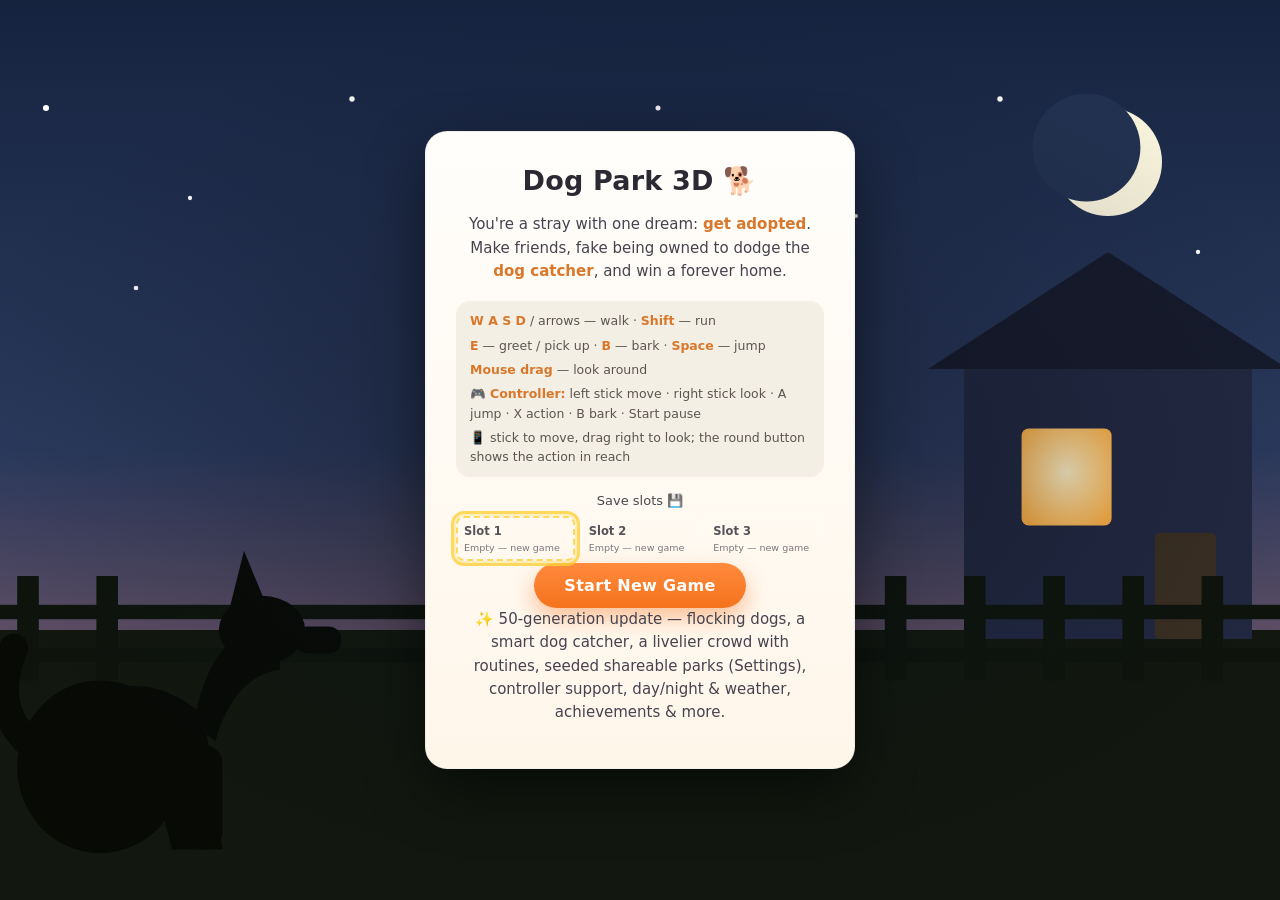
==== index.html @ 3041920c "Add "Delete all save data" to the pause menu There was no way to clear a save from inside the game —" ====
<!DOCTYPE html>
<html lang="en">
<head>
  <meta charset="UTF-8" />
  <meta name="viewport" content="width=device-width, initial-scale=1.0, maximum-scale=1.0, user-scalable=no" />
  <title>Dog Park 3D 🐕</title>
  <link rel="stylesheet" href="world.css" />
</head>
<body>
  <div id="app">
    <canvas id="scene"></canvas>
    <div id="scent-veil" class="hidden" aria-hidden="true"></div>

    <button id="sound-toggle" title="Toggle sound (M)">🔊</button>
    <button id="pause-toggle" title="Pause (P)">⏸</button>
    <button id="ach-toggle" title="Achievements">🏆</button>
    <button id="settings-toggle" title="Settings">⚙</button>

    <!-- Achievements overlay: the full checklist behind the HUD's bare
         "X/N" trophy chip — every achievement, locked or not, with a short
         hint for how to earn it, so it's a real chase-able list. -->
    <div id="ach-overlay" class="overlay hidden">
      <div class="card">
        <h2>Achievements <span id="ach-count"></span></h2>
        <div id="ach-list"></div>
        <button id="ach-done">Done</button>
      </div>
    </div>

    <!-- Settings overlay -->
    <div id="settings-overlay" class="overlay hidden">
      <div class="card">
        <h2>Settings</h2>
        <label class="setrow"><input type="checkbox" id="set-minimap" checked> Minimap radar</label>
        <label class="setrow"><input type="checkbox" id="set-reduce"> Reduce motion (less rain, fireflies, hearts)</label>
        <div class="setrow" style="display:block">🌳 Park seed: <b id="seed-val">—</b> · same seed = same park</div>
        <div class="setrow" style="gap:8px"><button id="copy-seed" class="mini">Copy park link</button><button id="new-park" class="mini">New random park</button></div>
        <div class="setrow" style="display:block">🐕 Save code: carry your level, bond, bark, disguise &amp; achievements to another device</div>
        <div class="setrow" style="gap:8px"><button id="copy-save" class="mini">Copy save code</button></div>
        <div class="setrow" style="gap:8px">
          <input type="text" id="load-save-input" placeholder="Paste a save code…" style="flex:1;min-width:0">
          <button id="load-save" class="mini">Load</button>
        </div>
        <button id="settings-done">Done</button>
      </div>
    </div>

    <!-- Pause overlay -->
    <div id="pause-overlay" class="overlay hidden">
      <div class="card">
        <h2>Paused</h2>
        <p>Take a breather. Your progress is saved automatically.</p>
        <div class="keys">
          <span><b>W A S D</b> / stick — move · <b>Shift</b> — sprint (uses Energy)</span>
          <span><b>E</b> — action · <b>B</b> — bark (levels up!) · <b>Space</b> — jump</span>
          <span>🍖 treats = zoomies · 🥏 fetch to bond · feed 🦆 to calm them</span>
        </div>
        <button id="resume-btn">Resume</button>
        <button id="restart-btn" class="secondary">Restart game</button>
        <button id="wipe-btn" class="secondary">Delete all save data…</button>
        <p id="pause-build">build __BUILD__</p>
      </div>
    </div>

    <!-- Game HUD -->
    <div id="objective" class="hidden"><b id="level-tag"></b><span id="objective-text"></span></div>
    <!-- First-fetch onboarding coach: one line, shown only to a brand-new
         player until they complete their first fetch (see updateCoach). -->
    <div id="coach" class="hidden"></div>
    <div id="meters" class="hidden">
      <div class="meter" id="sus-meter">
        <div class="mhead"><span class="mlabel" id="sus-label">Suspicion</span><span class="mval" id="sus-val"></span></div>
        <div class="bar"><i id="susbar"></i></div>
      </div>
      <div class="meter">
        <div class="mhead"><span class="mlabel">Energy</span><span class="mval" id="stam-val"></span></div>
        <div class="bar"><i id="stambar"></i></div>
      </div>
      <div id="identity"></div>
    </div>
    <canvas id="minimap" width="140" height="140" class="hidden"></canvas>
    <div id="friends" class="hidden"></div>
    <div id="prompt" class="hidden"></div>
    <div id="toast" class="hidden"></div>
    <div id="alert" class="hidden">🚨 Dog catcher! Run — lose him or lower your Suspicion!</div>
    <div id="legend" class="hidden"></div>

    <!-- Mobile controls -->
    <div id="touch-controls" class="hidden">
      <div id="joystick"><div id="stick"></div></div>
      <button id="act-btn">ACT</button>
      <button id="bark-btn">BARK</button>
      <button id="jump-btn">JUMP</button>
      <button id="trick-btn">🐾<small>TRICK</small></button>
    </div>

    <!-- Free-roam trick wheel: hold a trigger (LT on a pad, T on a keyboard, or
         the 🐾 touch button) to open a radial menu of the tricks you've learned,
         aim with the stick/mouse to highlight one, and release / tap to perform
         it near a friend. Distinct from the Simon-Says showcase buttons below. -->
    <div id="trick-wheel" class="hidden" aria-hidden="true">
      <div id="trick-wheel-dial">
        <div id="trick-wheel-hint">Tricks</div>
        <div id="trick-wheel-ring"></div>
      </div>
    </div>

    <!-- Story / level / win / arrest overlay -->
    <div id="story-overlay" class="overlay hidden">
      <div class="card">
        <h2 id="story-title"></h2>
        <p id="story-text"></p>
        <button id="story-btn">Continue</button>
      </div>
    </div>

    <!-- Minigame rules cutscene: HOLD (not tap) to advance, so it can't be
         mashed through by habit — see the hold-bar fill for feedback. -->
    <div id="cutscene-overlay" class="overlay hidden">
      <div class="card">
        <h2 id="cutscene-title"></h2>
        <p id="cutscene-text"></p>
        <div class="hold-bar"><i id="cutscene-hold-fill"></i></div>
        <div id="cutscene-hint">Hold E to continue</div>
      </div>
    </div>

    <!-- Trick showcase Simon-Says input — shown only during the input phase -->
    <div id="trick-controls" class="hidden">
      <button id="trick-sit-btn">SIT</button>
      <button id="trick-spin-btn">SPIN</button>
      <button id="trick-speak-btn">SPEAK</button>
    </div>

    <!-- The called sequence, shown as the CURRENT device's actual button
         glyphs (X/A/B on a pad, 1/2/3 on a keyboard) — not trick names — so
         the player can read off exactly what to press instead of having to
         remember which trick maps to which button. -->
    <div id="trick-sequence" class="hidden"></div>

    <!-- Start / help overlay -->
    <div id="overlay">
      <!-- Animated title backdrop: a self-contained SVG vignette (no assets) —
           a stray outside a picket fence at dusk, gazing at a warm-lit home. Sets
           the game's whole want in one glance, silent (pre-audio-unlock) and
           non-blocking, so it never taxes time-to-fun. Reduce-motion aware. -->
      <div id="title-scene" aria-hidden="true">
        <svg viewBox="0 0 800 500" preserveAspectRatio="xMidYMid slice">
          <defs>
            <linearGradient id="ts-sky" x1="0" y1="0" x2="0" y2="1">
              <stop offset="0" stop-color="#16233f"/>
              <stop offset="0.5" stop-color="#2b3a5e"/>
              <stop offset="0.82" stop-color="#7a5a6a"/>
              <stop offset="1" stop-color="#e6a15c"/>
            </linearGradient>
            <radialGradient id="ts-win" cx="0.5" cy="0.45" r="0.65">
              <stop offset="0" stop-color="#fff0c4"/>
              <stop offset="1" stop-color="#ffb347"/>
            </radialGradient>
            <radialGradient id="ts-scrim" cx="0.5" cy="0.5" r="0.5">
              <stop offset="0" stop-color="#0a0e18" stop-opacity="0.5"/>
              <stop offset="0.65" stop-color="#0a0e18" stop-opacity="0.14"/>
              <stop offset="1" stop-color="#0a0e18" stop-opacity="0"/>
            </radialGradient>
          </defs>
          <rect width="800" height="500" fill="url(#ts-sky)"/>
          <g class="ts-stars" fill="#fff">
            <circle cx="70" cy="60" r="1.7"/><circle cx="150" cy="110" r="1.2"/>
            <circle cx="240" cy="55" r="1.5"/><circle cx="330" cy="95" r="1.1"/>
            <circle cx="120" cy="160" r="1.3"/><circle cx="410" cy="60" r="1.4"/>
            <circle cx="520" cy="120" r="1.1"/><circle cx="600" cy="55" r="1.5"/>
            <circle cx="710" cy="140" r="1.2"/><circle cx="760" cy="80" r="1.4"/>
            <circle cx="300" cy="150" r="1.1"/><circle cx="470" cy="150" r="1.2"/>
          </g>
          <!-- crescent moon -->
          <g class="ts-moon"><circle cx="660" cy="90" r="30" fill="#f6f1da"/>
            <circle cx="648" cy="82" r="30" fill="#22314f"/></g>
          <!-- ground -->
          <rect x="0" y="350" width="800" height="150" fill="#12180f"/>
          <!-- the home, warm window aglow (kept right of the centred card) -->
          <g>
            <polygon points="560,205 660,140 760,205" fill="#161b2c"/>
            <rect x="580" y="205" width="160" height="150" fill="#212841"/>
            <rect class="ts-window" x="612" y="238" width="50" height="54" rx="4" fill="url(#ts-win)"/>
            <rect x="686" y="296" width="34" height="59" rx="3" fill="#3a2f22"/>
          </g>
          <!-- a low picket fence across the mid-ground: the stray sits outside it -->
          <g fill="#0e140c">
            <rect x="-10" y="336" width="820" height="8"/>
            <rect x="-10" y="360" width="820" height="8"/>
            <g>
              <rect x="10" y="320" width="12" height="58"/><rect x="54" y="320" width="12" height="58"/>
              <rect x="98" y="320" width="12" height="58"/><rect x="360" y="320" width="12" height="58"/>
              <rect x="404" y="320" width="12" height="58"/><rect x="448" y="320" width="12" height="58"/>
              <rect x="492" y="320" width="12" height="58"/><rect x="536" y="320" width="12" height="58"/>
              <rect x="580" y="320" width="12" height="58"/><rect x="624" y="320" width="12" height="58"/>
              <rect x="668" y="320" width="12" height="58"/><rect x="712" y="320" width="12" height="58"/>
              <rect x="756" y="320" width="12" height="58"/>
            </g>
          </g>
          <!-- the stray: sitting in the foreground-left, gazing toward the home.
               Outer group positions it; the CSS breathe animation lives on the
               inner group, so its transform can't clobber this translate. -->
          <g transform="translate(48,300)">
            <g class="ts-dog" fill="#070a05">
              <path d="M22,120 Q-12,98 4,60" stroke="#070a05" stroke-width="16" fill="none" stroke-linecap="round"/>
              <ellipse cx="52" cy="126" rx="46" ry="48"/>
              <path d="M40,88 Q80,70 110,98 L120,172 L92,172 Q80,118 50,106 Z"/>
              <rect x="96" y="114" width="24" height="58" rx="10"/>
              <path d="M104,102 Q112,58 136,50 L152,54 L152,72 Q126,76 116,112 Z"/>
              <ellipse cx="142" cy="50" rx="24" ry="19"/>
              <rect x="160" y="48" width="26" height="15" rx="7"/>
              <polygon points="124,38 132,6 146,40"/>
            </g>
          </g>
          <rect width="800" height="500" fill="url(#ts-scrim)"/>
        </svg>
      </div>
      <div class="card">
        <h1>Dog Park 3D 🐕</h1>
        <p>You're a stray with one dream: <b>get adopted</b>. Make friends, fake
           being owned to dodge the <b>dog catcher</b>, and win a forever home.</p>
        <div class="keys">
          <span><b>W A S D</b> / arrows — walk · <b>Shift</b> — run</span>
          <span><b>E</b> — greet / pick up · <b>B</b> — bark · <b>Space</b> — jump</span>
          <span><b>Mouse drag</b> — look around</span>
          <span>🎮 <b>Controller:</b> left stick move · right stick look · A jump · X action · B bark · Start pause</span>
          <span>📱 stick to move, drag right to look; the round button shows the action in reach</span>
        </div>
        <!-- Boot flow, one screen at a time (was a single cramped scrolling card
             with no working controller nav for slots): step 0 picks a save slot
             (Continue an existing one, or start a new one); a NEW game only then
             continues to step 1 (coat) and step 2 (name). Continuing an existing
             slot skips straight to the park. #start-btn is ONE stable button
             across every step — its label/action changes with the step, so
             there's always exactly one clear "confirm" control (mouse, Enter
             key, or gamepad A) driving the whole flow. -->
        <div id="step-slots" class="wiz-step">
          <span class="coat-label">Save slots 💾</span>
          <div id="slot-cards"></div>
        </div>
        <div id="step-coat" class="wiz-step hidden">
          <span class="coat-label">Pick your pup 🐾</span>
          <div id="coat-swatches"></div>
        </div>
        <div id="step-name" class="wiz-step hidden">
          <label class="coat-label" for="dog-name">Name your pup</label>
          <input type="text" id="dog-name" maxlength="16" autocomplete="off" spellcheck="false" placeholder="Buddy" />
        </div>
        <p id="pad-hint" class="hidden"></p>
        <button id="start-btn">Continue</button>
        <p class="version">✨ 50-generation update — flocking dogs, a smart dog catcher, a livelier crowd with routines, seeded shareable parks (Settings), controller support, day/night &amp; weather, achievements &amp; more.</p>
        <p class="loading" id="loading">Loading world…</p>
      </div>
    </div>
    <!-- Celebration confetti + a brief screen flash — juice for the payoff
         moments (level clear, adoption) and the "caught" beat. Pointer-through,
         above the world but below the modal cards. -->
    <div id="confetti" aria-hidden="true"></div>
    <div id="flash" aria-hidden="true"></div>

    <!-- Cinematic cutscene: letterbox bars + a caption, shown while a scripted
         camera shot plays at a story beat. Always skippable (E / ACT / tap). -->
    <div id="cinema" class="hidden" aria-hidden="true">
      <div class="cinebar top"></div>
      <div class="cinebar bottom"></div>
      <div id="cinema-cap"></div>
      <div id="cinema-skip">press E / tap to skip ▸</div>
    </div>

    <div id="build">build __BUILD__</div>
  </div>

  <script type="module" src="world.js?v=__BUILD__"></script>
</body>
</html>
---- world.css ----
* { margin: 0; padding: 0; box-sizing: border-box; }

:root {
  --accent: #ff8a3d;
  --accent-2: #f5731c;
  /* Panels sit over a bright, variable sky/grass; a touch more opacity keeps
     small HUD text at ~AA contrast everywhere, not just over dark scenery. */
  --panel: rgba(16, 20, 28, 0.62);
  --panel-strong: rgba(14, 18, 26, 0.82);
  --border: rgba(255, 255, 255, 0.14);
  --text: #f3f6fc;
  --text-dim: rgba(243, 246, 252, 0.74);
  --radius: 16px;
  --radius-panel: 14px; /* one radius for every glass HUD panel */
  --shadow: 0 8px 26px rgba(0, 0, 0, 0.28);
  /* a subtle dark halo so HUD text stays legible over any background it crosses
     (game-accessibility guidance: outline/scrim over variable scenes) */
  --hud-shadow: 0 1px 2px rgba(0, 0, 0, 0.55);
  --blur: blur(12px) saturate(1.1);
  --font: ui-rounded, "SF Pro Rounded", "Segoe UI", system-ui, -apple-system, Roboto, sans-serif;
}

html, body {
  height: 100%;
  overflow: hidden;
  background: #87ceeb;
  font-family: var(--font);
  color: var(--text);
  -webkit-user-select: none;
  user-select: none;
  -webkit-tap-highlight-color: transparent;
}

#app { position: fixed; top: 0; right: 0; bottom: 0; left: 0; } /* longhand — see .overlay comment in style.css */
canvas#scene { display: block; width: 100%; height: 100%; touch-action: none; }

button { appearance: none; border: none; cursor: pointer; font-family: inherit; color: #fff; }

/* Boot-flow steps: only the active one is shown at a time. */
.wiz-step.hidden { display: none; }

/* Coat picker on the title card: a row of colour swatches for choosing your pup. */
#step-coat { margin: 14px 0 4px; text-align: center; }
.coat-label { display: block; font-size: 13px; opacity: 0.85; margin-bottom: 8px; }
#coat-swatches { display: flex; gap: 10px; justify-content: center; flex-wrap: wrap; }
#coat-swatches .coat-sw {
  flex: 0 0 auto; box-sizing: border-box;
  width: 32px; height: 32px; min-width: 0; border-radius: 50%; padding: 0; margin: 0;
  border: 2px solid rgba(255, 255, 255, 0.55); box-shadow: 0 1px 4px rgba(0, 0, 0, 0.35);
  font-size: 0; letter-spacing: 0;
  transition: transform 0.12s ease, border-color 0.12s ease, box-shadow 0.12s ease;
}
#coat-swatches .coat-sw:hover { transform: scale(1.1); filter: none; }
#coat-swatches .coat-sw.on { border-color: #fff; box-shadow: 0 0 0 3px rgba(255, 255, 255, 0.5); transform: scale(1.12); }

/* Save-slot picker on the title card — three cards, click to Continue/New.
   Fixed 3-column grid (never wraps to extra rows — that's what blew the title
   card's height budget on real laptop-height viewports) and deliberately
   compact: this sits above an already-tall card, so every extra row of height
   here pushes "Enter the Park" further toward (or past) the fold. */
#step-slots { margin: 10px 0 2px; text-align: center; }
#step-slots .coat-label { margin-bottom: 5px; }
#slot-cards { display: grid; grid-template-columns: repeat(3, 1fr); gap: 6px; }
#slot-cards .slot-card {
  position: relative; box-sizing: border-box; min-width: 0;
  padding: 5px 6px; border-radius: 8px; cursor: pointer; text-align: left;
  background: rgba(255, 255, 255, 0.06); border: 2px solid rgba(255, 255, 255, 0.16);
  transition: transform 0.12s ease, border-color 0.12s ease, background 0.12s ease;
}
#slot-cards .slot-card:hover { transform: translateY(-2px); background: rgba(255, 255, 255, 0.1); }
#slot-cards .slot-card.on { border-color: #ffd23a; box-shadow: 0 0 0 2px rgba(255, 210, 58, 0.35); }
#slot-cards .slot-card.empty { border-style: dashed; opacity: 0.8; }
#slot-cards .slot-name {
  font-size: 11.5px; font-weight: 700; margin-bottom: 1px;
  white-space: nowrap; overflow: hidden; text-overflow: ellipsis;
}
#slot-cards .slot-meta {
  font-size: 9.5px; opacity: 0.78; line-height: 1.3;
  white-space: nowrap; overflow: hidden; text-overflow: ellipsis;
}
#slot-cards .slot-del {
  position: absolute; top: 2px; right: 3px; width: 15px; height: 15px; line-height: 13px;
  border-radius: 50%; border: none; padding: 0; font-size: 10px; cursor: pointer;
  background: rgba(0, 0, 0, 0.35); color: #ffb4b4; opacity: 0; transition: opacity 0.12s ease;
}
#slot-cards .slot-card:hover .slot-del { opacity: 1; }
#slot-cards .slot-del:hover { background: rgba(220, 60, 60, 0.55); color: #fff; }

/* Gamepad hint on the title card — revealed only once a controller is polled. */
#pad-hint { font-size: 12.5px; color: rgba(70, 67, 79, 0.75); margin: 10px 0 0; }
#pad-hint.hidden { display: none; }
#pad-hint b { color: #d9772b; }

/* Name field on the title card. */
#step-name { margin: 12px 0 2px; text-align: center; }
#step-name label { margin-bottom: 6px; }
#dog-name {
  width: min(240px, 80%); box-sizing: border-box; text-align: center;
  padding: 9px 12px; border-radius: 999px; font-size: 15px; font-weight: 600;
  color: #2b2a33; background: rgba(255, 255, 255, 0.92);
  border: 2px solid rgba(0, 0, 0, 0.12); -webkit-user-select: text; user-select: text;
}
#dog-name:focus { outline: none; border-color: var(--accent); box-shadow: 0 0 0 3px rgba(245, 115, 28, 0.25); }

/* Cinematic cutscene: letterbox bars slide in, a caption fades up, tap-to-skip.
   Captures pointer input while visible so a tap anywhere skips (movement is
   frozen during a cutscene, so nothing useful is behind it). */
#cinema { position: fixed; inset: 0; z-index: 60; pointer-events: auto; }
#cinema.hidden { display: none; }

/* Scent View desaturation veil — sits above the 3D canvas (z2) but below the
   HUD (z6+), so the world drains gray/warm while readouts stay crisp. The
   radial vignette is a fallback that shows even where backdrop-filter is weak
   (e.g. headless). Toggled like #cinema via .hidden. */
#scent-veil {
  position: fixed; inset: 0; z-index: 2; pointer-events: none;
  backdrop-filter: grayscale(0.85) contrast(0.9) brightness(0.92) sepia(0.14);
  -webkit-backdrop-filter: grayscale(0.85) contrast(0.9) brightness(0.92) sepia(0.14);
  background: radial-gradient(ellipse at 50% 45%,
              rgba(42,34,18,0) 40%, rgba(14,11,7,0.44) 100%);
  transition: opacity 0.28s ease;
}
#scent-veil.hidden { display: none; }
#cinema .cinebar { position: absolute; left: 0; right: 0; height: 12vh; background: #000; }
#cinema .cinebar.top { top: 0; animation: cine-top 0.5s ease both; }
#cinema .cinebar.bottom { bottom: 0; animation: cine-bot 0.5s ease both; }
#cinema-cap {
  position: absolute; left: 0; right: 0; bottom: 13.5vh; text-align: center;
  color: #fff; font-weight: 600; font-size: clamp(13px, 2.6vw, 26px); line-height: 1.3;
  padding: 0 6vw; text-shadow: 0 2px 12px rgba(0, 0, 0, 0.85);
  animation: cine-cap 0.6s ease both;
  /* A long authored caption wraps to several lines. Unbounded, those lines grow
     UPWARD off the top of the screen — which is what a viewport shortened by OS
     display scaling (Windows at 150% leaves ~1/1.5 the CSS pixels) actually
     hits first. Cap the block to the letterboxed window and scroll inside it
     rather than letting it run off-screen. */
  max-height: calc(74vh - 4px);
  overflow-y: auto;
  overscroll-behavior: contain;
}
#cinema-skip {
  position: absolute; right: 14px; bottom: calc(12vh + 10px);
  color: rgba(255, 255, 255, 0.65); font-size: 12px; letter-spacing: 0.04em;
}
@keyframes cine-top { from { transform: translateY(-100%); } to { transform: translateY(0); } }
@keyframes cine-bot { from { transform: translateY(100%); } to { transform: translateY(0); } }
@keyframes cine-cap { from { opacity: 0; transform: translateY(6px); } to { opacity: 1; transform: none; } }
@media (prefers-reduced-motion: reduce) {
  #cinema .cinebar, #cinema-cap { animation-duration: 0.001s; }
}

/* ---- Objective banner (top centre) ---- */
#objective {
  position: absolute;
  top: 12px;
  left: 50%;
  transform: translateX(-50%);
  max-width: min(560px, 78%);
  text-align: center;
  background: var(--panel);
  backdrop-filter: var(--blur);
  -webkit-backdrop-filter: var(--blur);
  border: 1px solid var(--border);
  border-radius: var(--radius-panel);
  box-shadow: var(--shadow);
  padding: 9px 20px 11px;
  z-index: 6;
}
#objective.hidden, #meters.hidden, #prompt.hidden, #toast.hidden, #touch-controls.hidden { display: none; }
#objective b {
  display: block;
  color: var(--accent);
  font-size: 11px;
  font-weight: 800;
  letter-spacing: 1.4px;
  text-transform: uppercase;
  margin-bottom: 3px;
  text-shadow: var(--hud-shadow);
}
#objective span { font-size: 13.5px; line-height: 1.42; color: var(--text); text-shadow: var(--hud-shadow); }

/* First-fetch onboarding coach — one subtle line under the objective, shown only
   for a brand-new player until they complete their first fetch. Retires forever
   after that, so it never nags an experienced player. */
#coach {
  position: absolute;
  top: 60px;
  left: 50%;
  transform: translateX(-50%);
  max-width: min(520px, 82%);
  text-align: center;
  background: rgba(20, 26, 36, 0.66);
  backdrop-filter: var(--blur);
  -webkit-backdrop-filter: var(--blur);
  border: 1px solid var(--border);
  border-radius: var(--radius-panel);
  color: var(--text);
  font-size: 12.5px;
  font-weight: 600;
  padding: 6px 14px;
  text-shadow: var(--hud-shadow);
  z-index: 6;
  pointer-events: none;
}
#coach.hidden { display: none; }

/* ---- Status panel (suspicion + identity, top-left) ---- */
#meters {
  position: absolute;
  top: 86px;
  left: 12px;
  z-index: 6;
  min-width: 186px;
  display: flex;
  flex-direction: column;
  gap: 10px;
  background: var(--panel);
  backdrop-filter: var(--blur);
  -webkit-backdrop-filter: var(--blur);
  border: 1px solid var(--border);
  border-radius: var(--radius-panel);
  box-shadow: var(--shadow);
  padding: 11px 13px;
}
.meter { display: flex; flex-direction: column; gap: 5px; }
.mhead { display: flex; align-items: baseline; justify-content: space-between; gap: 8px; }
.meter .mlabel {
  font-size: 10px;
  font-weight: 800;
  letter-spacing: 1.2px;
  text-transform: uppercase;
  color: var(--text-dim);
  text-shadow: var(--hud-shadow);
}
/* the glanceable state word (SAFE / LOW / RISING / HIGH), colour-matched to the
   bar so the meter reads instantly without decoding the fill length */
.meter .mval {
  font-size: 10.5px;
  font-weight: 800;
  letter-spacing: 0.4px;
  color: var(--text);
  text-shadow: var(--hud-shadow);
}
.meter .mval.low  { color: #6fe6a0; }
.meter .mval.med  { color: #ffd76a; }
.meter .mval.high { color: #ff8f82; }
.meter .bar {
  height: 9px;
  border-radius: 6px;
  overflow: hidden;
  background: rgba(0, 0, 0, 0.34);
  box-shadow: inset 0 1px 2px rgba(0, 0, 0, 0.45);
}
.meter .bar i {
  display: block;
  height: 100%;
  width: 35%;
  border-radius: 6px;
  box-shadow: inset 0 1px 0 rgba(255, 255, 255, 0.4);
  transition: width 0.18s ease;
  background: linear-gradient(90deg, #e0a82e, #ffd24a);
}
#susbar.low  { background: linear-gradient(90deg, #2fae5a, #4cdc79); }
#susbar.med  { background: linear-gradient(90deg, #e0a82e, #ffd24a); }
#susbar.high { background: linear-gradient(90deg, #d8463a, #ff6f5e); }
/* Suspicion high → the whole meter earns a soft red halo. The one stat that can
   end a run gets contextual visual priority, but only when it actually matters. */
#sus-meter.danger .bar {
  box-shadow: inset 0 1px 2px rgba(0,0,0,0.45), 0 0 0 1px rgba(255,111,94,0.55), 0 0 13px rgba(255,90,74,0.5);
}
#stambar { background: linear-gradient(90deg, #2f8fae, #4cc9dc); }
/* identity: each stat as a subtle chip so the row reads as discrete facts, not a
   run-on — grouped and glanceable without adding weight */
#identity { display: flex; flex-wrap: wrap; gap: 4px 5px; margin-top: 1px; }
#identity .chip {
  font-size: 11px;
  color: var(--text);
  background: rgba(255, 255, 255, 0.08);
  border: 1px solid rgba(255, 255, 255, 0.07);
  border-radius: 7px;
  padding: 2px 7px;
  white-space: nowrap;
  text-shadow: var(--hud-shadow);
}

/* Minimap radar — top-right corner, glassy frame */
#minimap {
  position: fixed;
  top: 16px;
  right: 16px;
  width: 140px;
  height: 140px;
  border-radius: var(--radius-panel);
  border: 1px solid rgba(255, 255, 255, 0.18);
  box-shadow: 0 8px 22px rgba(0, 0, 0, 0.4);
  background: rgba(18, 26, 22, 0.4);
  z-index: 6;
  pointer-events: none;
}
#minimap.hidden { display: none; }
@media (pointer: coarse) { #minimap { width: 104px; height: 104px; top: 12px; right: 12px; } }

/* Friends panel — bottom-left bond list */
#friends {
  position: fixed;
  left: 16px;
  bottom: 16px;
  width: 176px;
  padding: 9px 11px;
  border-radius: var(--radius-panel);
  background: var(--panel);
  backdrop-filter: var(--blur);
  -webkit-backdrop-filter: var(--blur);
  border: 1px solid var(--border);
  box-shadow: var(--shadow);
  color: var(--text);
  font-size: 11.5px;
  text-shadow: var(--hud-shadow);
  z-index: 6;
}
#friends.hidden { display: none; }
#friends b { display: block; margin-bottom: 5px; font-size: 11px; opacity: 0.85; letter-spacing: 0.3px; text-transform: uppercase; }
#friends .frow { display: grid; grid-template-columns: 62px 1fr 30px; align-items: center; gap: 5px; margin: 3px 0; }
#friends .frow span { white-space: nowrap; overflow: hidden; text-overflow: ellipsis; }
#friends .frow i { display: block; height: 6px; border-radius: 4px; background: linear-gradient(90deg, #e0a82e, #ffd24a); }
#friends .frow em { font-style: normal; text-align: right; opacity: 0.8; }
/* On phones the friends panel would crowd the thumb sticks — hide it there. */
@media (pointer: coarse) { #friends { display: none; } }

/* Control legend — bottom-center, rendered in the active device's language */
#legend {
  position: fixed;
  left: 50%;
  bottom: 12px;
  transform: translateX(-50%);
  display: flex;
  align-items: center;
  gap: 4px;
  flex-wrap: wrap;
  justify-content: center;
  max-width: 94%;
  padding: 6px 12px;
  border-radius: var(--radius-panel);
  background: var(--panel);
  backdrop-filter: var(--blur);
  -webkit-backdrop-filter: var(--blur);
  border: 1px solid var(--border);
  color: var(--text);
  font-size: 11.5px;
  text-shadow: var(--hud-shadow);
  opacity: 0.82;
  z-index: 6;
  pointer-events: none;
}
#legend.hidden { display: none; }
#legend b { color: #fff; }
#legend .badge {
  display: inline-flex; align-items: center; justify-content: center;
  min-width: 16px; height: 16px; padding: 0 3px; border-radius: 5px;
  font-size: 10.5px; font-weight: 800; color: #10131a;
  background: #cfd6e6;
}
#legend .badge.a { background: #57c257; color: #08240b; }
#legend .badge.b { background: #e5544b; color: #2a0806; }
#legend .badge.x { background: #4a90e2; color: #06182e; }
#legend .badge.y { background: #f2c94c; color: #2a2205; }

/* ---- Interaction prompt + story toast ---- */
#prompt {
  position: absolute;
  bottom: 74px;
  left: 50%;
  transform: translateX(-50%);
  background: linear-gradient(180deg, var(--accent), var(--accent-2));
  color: #fff;
  font-weight: 700;
  font-size: 14px;
  padding: 9px 18px;
  border-radius: 999px;
  border: 1px solid rgba(255, 255, 255, 0.25);
  box-shadow: 0 6px 18px rgba(245, 115, 28, 0.4);
  z-index: 6;
  white-space: nowrap;
}
#toast {
  position: absolute;
  bottom: 122px;
  left: 50%;
  transform: translateX(-50%);
  max-width: min(520px, 84%);
  text-align: center;
  background: var(--panel-strong);
  backdrop-filter: var(--blur);
  -webkit-backdrop-filter: var(--blur);
  border: 1px solid var(--border);
  color: var(--text);
  font-size: 13.5px;
  line-height: 1.45;
  padding: 11px 18px;
  border-radius: 14px;
  box-shadow: var(--shadow);
  z-index: 6;
}

/* Dog-catcher chase alert — a pulsing red banner near the top */
#alert {
  position: fixed;
  top: 62px;
  left: 50%;
  transform: translateX(-50%);
  max-width: 90%;
  text-align: center;
  background: linear-gradient(90deg, rgba(216,70,58,0.95), rgba(255,111,94,0.95));
  color: #fff;
  font-size: 13.5px;
  font-weight: 700;
  padding: 9px 18px;
  border-radius: 12px;
  box-shadow: 0 6px 20px rgba(216,70,58,0.5);
  z-index: 8;
  animation: alertpulse 0.9s ease-in-out infinite;
}
#alert.hidden { display: none; }
@keyframes alertpulse { 0%,100% { opacity: 0.85; } 50% { opacity: 1; transform: translateX(-50%) scale(1.03); } }

/* ---- Sound toggle ---- */
#sound-toggle, #pause-toggle, #ach-toggle, #settings-toggle {
  position: absolute;
  top: 12px;
  left: 12px;
  width: 44px;
  height: 44px;
  font-size: 19px;
  border-radius: 50%;
  background: var(--panel);
  backdrop-filter: var(--blur);
  -webkit-backdrop-filter: var(--blur);
  border: 1px solid var(--border);
  box-shadow: var(--shadow);
  display: flex;
  align-items: center;
  justify-content: center;
  z-index: 7;
  transition: transform 0.08s ease, background 0.2s ease;
}
#pause-toggle { left: 64px; }
#ach-toggle { left: 116px; font-size: 18px; }
#settings-toggle { left: 168px; font-size: 21px; }
#sound-toggle:active, #pause-toggle:active, #ach-toggle:active, #settings-toggle:active { transform: scale(0.94); }
#sound-toggle.muted { opacity: 0.55; }
#pause-overlay.hidden, #settings-overlay.hidden, #ach-overlay.hidden { display: none; }
/* .card is the light cream theme (color: #2b2a33), NOT the dark glass HUD —
   these mirror .card's own palette (h2/p colors just above) rather than the
   --text/--text-dim variables, which are tuned for the dark panels instead. */
#ach-count { font-size: 14px; font-weight: 700; color: #8a8694; }
#ach-list { max-height: 50vh; overflow-y: auto; margin: 4px 0 18px; display: flex; flex-direction: column; gap: 8px; text-align: left; }
.ach-item {
  display: flex; align-items: center; gap: 12px; padding: 10px 12px;
  border-radius: 12px; border: 1px solid rgba(0, 0, 0, 0.06); background: rgba(0, 0, 0, 0.035);
}
.ach-item .ach-emoji { font-size: 24px; width: 30px; text-align: center; flex-shrink: 0; }
.ach-item.locked .ach-emoji { filter: grayscale(1); opacity: 0.45; }
.ach-item .ach-body { flex: 1; min-width: 0; }
.ach-item .ach-name { display: block; font-size: 14px; font-weight: 800; color: #2b2a33; }
.ach-item.locked .ach-name { color: #8a8694; }
.ach-item .ach-hint { display: block; font-size: 12px; color: #6b6875; margin-top: 2px; line-height: 1.35; }
.ach-item .ach-check { font-size: 18px; flex-shrink: 0; opacity: 0; }
.ach-item.unlocked .ach-check { opacity: 1; }
.setrow { display: flex; align-items: center; gap: 9px; margin: 10px 0; font-size: 14px; color: var(--text); cursor: pointer; }
.setrow input[type="checkbox"] { width: 18px; height: 18px; accent-color: var(--accent); }
.setrow input[type="text"] {
  cursor: text; font-size: 13px; padding: 8px 10px; border-radius: 8px;
  border: 1px solid var(--border); background: rgba(0,0,0,0.25); color: var(--text);
}
.card button.mini { display: inline-block; width: auto; margin: 0; padding: 7px 12px; font-size: 12.5px; }

/* ---- Celebration confetti + screen flash (payoff-moment juice) ---- */
#confetti {
  position: fixed;
  top: 0; right: 0; bottom: 0; left: 0;
  overflow: hidden;
  pointer-events: none;
  z-index: 9;
}
.confetti-bit {
  position: absolute;
  top: -18px;
  width: 9px;
  height: 14px;
  border-radius: 2px;
  will-change: transform, opacity;
  animation: confetti-fall linear forwards;
}
@keyframes confetti-fall {
  0%   { transform: translateY(-20px) rotateZ(0deg); opacity: 1; }
  100% { transform: translateY(103vh) rotateZ(720deg); opacity: 0.85; }
}
/* a brief, gentle full-screen tint — a soft red on "caught", nothing harsh */
#flash {
  position: fixed;
  top: 0; right: 0; bottom: 0; left: 0;
  pointer-events: none;
  z-index: 9;
  opacity: 0;
  background: #fff;
}
#flash.go { animation: flash-fade 0.55s ease-out; }
@keyframes flash-fade { 0% { opacity: 0.42; } 100% { opacity: 0; } }

/* ---- Build tag ---- */
#build {
  position: absolute;
  bottom: 6px;
  left: 8px;
  font-size: 9px;
  color: rgba(255, 255, 255, 0.32);
  z-index: 6;
  pointer-events: none;
  font-family: ui-monospace, monospace;
}

/* ---- Overlays + cards ---- */
/* #pause-overlay and #settings-overlay carry class="overlay" in the markup,
   pointing at a base .overlay rule that only ever existed in style.css — a
   file index.html never actually links. Without ANY position rule they fell
   back to normal static block flow: laid out directly below the full-height
   canvas, then clipped away by body{overflow:hidden} — invisible on every
   platform, not a device-specific bug. (#overlay/#story/#cutscene never had
   this problem — they were always matched by this same ID-list rule.) */
#overlay, #story-overlay, #cutscene-overlay, #pause-overlay, #settings-overlay, #ach-overlay {
  position: absolute;
  top: 0; right: 0; bottom: 0; left: 0; /* longhand — see .overlay comment in style.css */
  display: flex;
  align-items: center;
  justify-content: center;
  padding: 20px;
  background: radial-gradient(120% 120% at 50% 0%, rgba(12, 18, 28, 0.5), rgba(6, 10, 18, 0.78));
  backdrop-filter: blur(5px);
  -webkit-backdrop-filter: blur(5px);
  z-index: 10;
  transition: opacity 0.3s ease;
}
#overlay.hidden, #story-overlay.hidden, #cutscene-overlay.hidden { opacity: 0; pointer-events: none; }

/* ---- Animated title backdrop (start overlay only) ---- */
#title-scene {
  position: absolute;
  top: 0; right: 0; bottom: 0; left: 0;
  z-index: 0;              /* behind the start card, over the overlay scrim */
  overflow: hidden;
  border-radius: inherit;
}
#title-scene svg { width: 100%; height: 100%; display: block; }
#overlay .card { position: relative; z-index: 1; }  /* card sits above the scene */
#title-scene .ts-window { animation: ts-glow 4.6s ease-in-out infinite; }
#title-scene .ts-stars circle { animation: ts-twinkle 3.2s ease-in-out infinite; }
#title-scene .ts-stars circle:nth-child(2n) { animation-delay: 0.9s; }
#title-scene .ts-stars circle:nth-child(3n) { animation-delay: 1.7s; }
#title-scene .ts-dog { transform-box: fill-box; transform-origin: bottom center; animation: ts-breathe 5.5s ease-in-out infinite; }
@keyframes ts-glow { 0%, 100% { opacity: 0.82; } 50% { opacity: 1; } }
@keyframes ts-twinkle { 0%, 100% { opacity: 0.3; } 50% { opacity: 1; } }
@keyframes ts-breathe { 0%, 100% { transform: scaleY(1); } 50% { transform: scaleY(1.018); } }
@media (prefers-reduced-motion: reduce) {
  #title-scene .ts-window, #title-scene .ts-stars circle, #title-scene .ts-dog { animation: none; }
}

/* Hold-to-continue fill — no transition on the fill itself, so it tracks the
   hold 1:1 instead of lagging behind (unlike the meter bars' eased width). */
.hold-bar {
  height: 10px;
  border-radius: 6px;
  overflow: hidden;
  background: rgba(0, 0, 0, 0.34);
  box-shadow: inset 0 1px 2px rgba(0, 0, 0, 0.45);
  margin-bottom: 8px;
}
.hold-bar i {
  display: block;
  height: 100%;
  width: 0%;
  border-radius: 6px;
  background: linear-gradient(90deg, var(--accent), var(--accent-2));
}
#cutscene-hint {
  font-size: 12px;
  font-weight: 800;
  letter-spacing: 0.5px;
  color: #8a8578;
  text-transform: uppercase;
}

.card {
  background: linear-gradient(180deg, #fffefb, #fff6ea);
  color: #2b2a33;
  border-radius: 22px;
  padding: 28px 30px 26px;
  max-width: 430px;
  width: 100%;
  text-align: center;
  line-height: 1.55;
  border: 1px solid rgba(0, 0, 0, 0.05);
  box-shadow: 0 24px 60px rgba(0, 0, 0, 0.45), inset 0 1px 0 rgba(255, 255, 255, 0.85);
  /* Never taller than the viewport (minus the overlay's 20px padding): the
     overlay centers the card, and without a cap a tall card (e.g. the start
     screen with coat + name pickers) overflows and gets clipped at BOTH ends
     on shorter desktop viewports. Cap it and let it scroll internally. */
  max-height: calc(100vh - 40px);
  max-height: calc(100dvh - 40px);
  overflow-y: auto;
  overscroll-behavior: contain;
  /* A short viewport still needs to scroll this card — but the default
     scrollbar is invisible-until-hover on several platforms (macOS trackpad
     style, thin-scrollbar browsers), so a clipped card with no visible
     scrollbar just reads as "broken", not "scrollable". Keep a thin but
     always-visible thumb so the affordance is obvious. */
  scrollbar-width: thin;
  scrollbar-color: rgba(0, 0, 0, 0.28) transparent;
}
.card::-webkit-scrollbar { width: 7px; }
.card::-webkit-scrollbar-track { background: transparent; }
.card::-webkit-scrollbar-thumb { background: rgba(0, 0, 0, 0.28); border-radius: 4px; }
.card::-webkit-scrollbar-thumb:hover { background: rgba(0, 0, 0, 0.4); }
.card h1 { font-size: 27px; font-weight: 900; margin-bottom: 12px; letter-spacing: 0.2px; }
.card h2 { font-size: 23px; font-weight: 900; margin-bottom: 12px; }
.card p { font-size: 15px; margin-bottom: 18px; color: #46434f; }
.card b { color: #d9772b; }
.card button {
  background: linear-gradient(180deg, var(--accent), var(--accent-2));
  font-size: 16px;
  font-weight: 800;
  letter-spacing: 0.3px;
  padding: 13px 30px;
  border-radius: 999px;
  box-shadow: 0 10px 22px rgba(245, 115, 28, 0.42);
  transition: transform 0.08s ease, filter 0.2s ease;
}
.card button:hover { filter: brightness(1.05); }
.card button:active { transform: scale(0.96); }
/* a muted, secondary action (e.g. Restart) — stacks below the primary button.
   The base `button` rule sets color:#fff (world.css:31) for buttons that sit
   on dark/accent backgrounds — but .card itself is a near-white cream
   gradient, so white text here was invisible: white-on-near-white on top of
   near-white. Needs its own dark, card-matching text color. */
.card button.secondary {
  display: block;
  margin: 12px auto 0;
  background: rgba(43, 42, 51, 0.08);
  color: #2b2a33;
  box-shadow: none;
  font-size: 13.5px;
  padding: 10px 22px;
}
/* build-version footnote — same dark-on-card color family as .secondary (NOT
   the base button's white; same near-white-card mismatch would apply), just
   dimmer/smaller since it's a technical detail, not primary content. */
#pause-build {
  margin: 14px 0 0;
  font-size: 11px;
  color: rgba(43, 42, 51, 0.45);
  letter-spacing: 0.3px;
}
.card button.secondary:hover { background: rgba(43, 42, 51, 0.14); }
/* gamepad highlight — the pause menu (and the boot-flow slot picker) has no
   native focus outline, so the currently-selected control (D-pad/stick
   up-down/left-right) needs its own visible cue. Covers both real <button>s
   and the slot-card <div>s. */
.card button.pad-focus, .card .slot-card.pad-focus {
  outline: 3px solid #ffd23a;
  outline-offset: 2px;
}
.keys {
  display: flex;
  flex-direction: column;
  gap: 5px;
  font-size: 12.5px;
  background: #f4efe4;
  border-radius: 14px;
  padding: 10px 14px;
  margin-bottom: 14px;
  color: #5a5550;
  text-align: left;
}
.keys b { color: #d9772b; }
.loading { font-size: 12px; opacity: 0.5; margin-top: 14px; }
.loading.done { display: none; }

/* ---- Mobile controls ---- */
#touch-controls.hidden { display: none; }

#joystick {
  position: absolute;
  bottom: 38px;
  left: 28px;
  width: 124px;
  height: 124px;
  border-radius: 50%;
  background: radial-gradient(circle at 50% 40%, rgba(255, 255, 255, 0.18), rgba(255, 255, 255, 0.05));
  border: 1.5px solid rgba(255, 255, 255, 0.3);
  box-shadow: inset 0 2px 10px rgba(0, 0, 0, 0.25), 0 6px 16px rgba(0, 0, 0, 0.2);
  z-index: 6;
  touch-action: none;
}
#stick {
  position: absolute;
  top: 50%;
  left: 50%;
  width: 56px;
  height: 56px;
  margin: -28px 0 0 -28px;
  border-radius: 50%;
  background: radial-gradient(circle at 50% 35%, #ffffff, #dde3ec);
  box-shadow: 0 4px 10px rgba(0, 0, 0, 0.3), inset 0 1px 0 rgba(255, 255, 255, 0.9);
}

#act-btn, #bark-btn, #jump-btn {
  position: absolute;
  border-radius: 50%;
  z-index: 6;
  touch-action: none;
  color: #fff;
  font-weight: 800;
  letter-spacing: 0.6px;
  border: 1px solid rgba(255, 255, 255, 0.22);
  display: flex;
  align-items: center;
  justify-content: center;
  text-align: center;
  text-shadow: 0 1px 2px rgba(0, 0, 0, 0.25);
  transition: transform 0.08s ease, opacity 0.15s ease, filter 0.15s ease;
}
#act-btn:active, #bark-btn:active, #jump-btn:active { transform: scale(0.93); filter: brightness(1.07); }

#act-btn {
  bottom: 40px;
  right: 30px;
  width: 94px;
  height: 94px;
  font-size: 16px;
  background: radial-gradient(circle at 50% 30%, #ffb066, #f5731c);
  box-shadow: 0 10px 22px rgba(245, 115, 28, 0.45), inset 0 2px 0 rgba(255, 255, 255, 0.32);
}
#act-btn.dim { opacity: 0.3; }
#jump-btn {
  bottom: 152px;
  right: 40px;
  width: 76px;
  height: 76px;
  font-size: 13px;
  background: radial-gradient(circle at 50% 30%, #4fc7b6, #2f998c);
  box-shadow: 0 8px 18px rgba(47, 153, 140, 0.4), inset 0 2px 0 rgba(255, 255, 255, 0.28);
}
/* Trick showcase Simon-Says input — replaces the normal touch controls while
   the trick-input phase is active (movement is frozen; only these matter). */
#trick-sequence.hidden { display: none; }
#trick-sequence {
  position: absolute;
  top: 84px;
  left: 50%;
  transform: translateX(-50%);
  display: flex;
  gap: 8px;
  padding: 10px 16px;
  background: var(--panel-strong);
  border: 1px solid var(--border);
  border-radius: 999px;
  box-shadow: var(--shadow);
  backdrop-filter: var(--blur);
  -webkit-backdrop-filter: var(--blur);
  z-index: 7;
}
#trick-sequence .seq-badge {
  min-width: 30px;
  height: 30px;
  padding: 0 8px;
  border-radius: 999px;
  display: flex;
  align-items: center;
  justify-content: center;
  font-weight: 900;
  font-size: 13px;
  border: 2px solid rgba(255, 255, 255, 0.25);
  opacity: 0.35;
  transition: opacity 0.15s ease, transform 0.15s ease;
}
#trick-sequence .seq-badge.seq-a { background: #57c257; color: #08240b; }
#trick-sequence .seq-badge.seq-b { background: #e5544b; color: #2a0806; }
#trick-sequence .seq-badge.seq-x { background: #4a90e2; color: #06182e; }
#trick-sequence .seq-badge.seq-word { background: #8a6fd8; color: #f3f0ff; min-width: 52px; font-size: 11px; }
#trick-sequence .seq-badge.seq-called { opacity: 1; }
#trick-sequence .seq-badge.seq-done { opacity: 0.55; border-color: rgba(255, 255, 255, 0.15); }
#trick-sequence .seq-badge.seq-current { opacity: 1; transform: scale(1.15); border-color: #ffd23a; }

#trick-controls.hidden { display: none; }
#trick-controls {
  position: absolute;
  bottom: 40px;
  left: 50%;
  transform: translateX(-50%);
  display: flex;
  gap: 18px;
  z-index: 6;
}
#trick-controls button {
  width: 84px;
  height: 84px;
  border-radius: 50%;
  touch-action: none;
  color: #fff;
  font-weight: 800;
  font-size: 13px;
  letter-spacing: 0.5px;
  border: 1px solid rgba(255, 255, 255, 0.22);
  text-shadow: 0 1px 2px rgba(0, 0, 0, 0.25);
  transition: transform 0.08s ease, filter 0.15s ease;
  background: radial-gradient(circle at 50% 30%, #ff8fb3, #e0397a);
  box-shadow: 0 10px 22px rgba(224, 57, 122, 0.4), inset 0 2px 0 rgba(255, 255, 255, 0.3);
}
#trick-controls button:active { transform: scale(0.93); filter: brightness(1.07); }

#bark-btn {
  bottom: 96px;
  right: 134px;
  width: 74px;
  height: 74px;
  font-size: 13px;
  background: radial-gradient(circle at 50% 30%, #8b84e0, #5d56bd);
  box-shadow: 0 8px 18px rgba(93, 86, 189, 0.4), inset 0 2px 0 rgba(255, 255, 255, 0.28);
}
/* While recharging, JS paints a conic sweep as the background; dim the label. */
#bark-btn.cooling { color: rgba(255, 255, 255, 0.55); }

/* Touch trick button — sits above BARK; opens the free-roam trick wheel. */
#trick-btn {
  bottom: 152px;
  right: 128px;
  width: 66px;
  height: 66px;
  font-size: 22px;
  line-height: 1;
  flex-direction: column;
  background: radial-gradient(circle at 50% 30%, #ff8fb3, #e0397a);
  box-shadow: 0 8px 18px rgba(224, 57, 122, 0.4), inset 0 2px 0 rgba(255, 255, 255, 0.3);
}
#trick-btn small { font-size: 9px; font-weight: 800; letter-spacing: 0.5px; margin-top: 1px; }

/* Free-roam trick wheel — a centred radial menu of known tricks. The whole
   layer is a click-away scrim; the dial holds the slice buttons. */
#trick-wheel.hidden { display: none; }
#trick-wheel {
  position: absolute;
  inset: 0;
  z-index: 20;
  display: flex;
  align-items: center;
  justify-content: center;
  background: rgba(6, 10, 18, 0.32);
  touch-action: none;
}
#trick-wheel-dial {
  position: relative;
  width: 230px;
  height: 230px;
  border-radius: 50%;
  background: radial-gradient(circle at 50% 45%, rgba(28, 34, 48, 0.82), rgba(14, 18, 28, 0.86));
  border: 1.5px solid rgba(255, 255, 255, 0.16);
  box-shadow: 0 14px 40px rgba(0, 0, 0, 0.5), inset 0 2px 0 rgba(255, 255, 255, 0.08);
  animation: tw-pop 0.14s ease;
}
@keyframes tw-pop { from { transform: scale(0.82); opacity: 0; } to { transform: scale(1); opacity: 1; } }
@media (prefers-reduced-motion: reduce) { #trick-wheel-dial { animation: none; } }
#trick-wheel-hint {
  position: absolute;
  top: 50%; left: 50%;
  transform: translate(-50%, -50%);
  width: 92px;
  text-align: center;
  font-size: 11px;
  font-weight: 700;
  color: rgba(255, 255, 255, 0.72);
  letter-spacing: 0.3px;
  pointer-events: none;
}
#trick-wheel-ring { position: absolute; inset: 0; }
.tw-slice {
  position: absolute;
  transform: translate(-50%, -50%);
  width: 74px;
  height: 74px;
  border-radius: 50%;
  display: flex;
  flex-direction: column;
  align-items: center;
  justify-content: center;
  gap: 2px;
  color: #fff;
  font-weight: 800;
  cursor: pointer;
  touch-action: none;
  border: 2px solid rgba(255, 255, 255, 0.22);
  background: radial-gradient(circle at 50% 32%, #6b7488, #3c4356);
  box-shadow: 0 6px 14px rgba(0, 0, 0, 0.4), inset 0 2px 0 rgba(255, 255, 255, 0.18);
  transition: transform 0.1s ease, box-shadow 0.1s ease, background 0.1s ease;
}
.tw-slice .tw-emoji { font-size: 26px; line-height: 1; }
.tw-slice .tw-name { font-size: 10px; letter-spacing: 0.4px; }
.tw-slice.sel {
  transform: translate(-50%, -50%) scale(1.14);
  background: radial-gradient(circle at 50% 32%, #ffd27f, #f0932b);
  border-color: #ffe6ad;
  box-shadow: 0 8px 20px rgba(240, 147, 43, 0.55), inset 0 2px 0 rgba(255, 255, 255, 0.4);
}

/* On touch devices the labelled action button replaces the keyboard prompt,
   and the toast sits up top so it never collides with the thumb controls. */
@media (pointer: coarse) {
  #prompt { display: none !important; }
  #toast { bottom: auto; top: 158px; max-width: 90%; }
}


/* ---- Short viewports (incl. OS display scaling) --------------------------
   Windows at 150% scaling reports ~2/3 the CSS pixels, so a 1080p screen
   behaves like a ~720px-tall one. The start/splash card and the letterbox both
   assumed a full-height desktop viewport and overflowed there — the user-visible
   symptom being that the intro only fits if you zoom IN (which, counterintuitively,
   re-grows the CSS viewport relative to the layout). Compact the chrome instead
   of clipping it. */
@media (max-height: 780px) {
  #overlay, #story-overlay, #cutscene-overlay, #pause-overlay, #settings-overlay, #ach-overlay {
    padding: 8px;
  }
  .card {
    padding: 16px 18px 14px;
    border-radius: 16px;
    line-height: 1.4;
    max-height: calc(100dvh - 16px);
  }
  .card h1, .card h2 { margin: 0 0 6px; font-size: clamp(18px, 3.4vh, 26px); }
  .card p { margin: 6px 0; font-size: clamp(12px, 2.1vh, 15px); }
  #slot-cards, #coat-swatches { gap: 6px; }
  /* thinner bars leave the frame (and the caption) more room */
  #cinema .cinebar { height: 8vh; }
  #cinema-cap { bottom: 9.5vh; max-height: calc(80vh - 4px); }
  #cinema-skip { bottom: calc(8vh + 8px); }
}
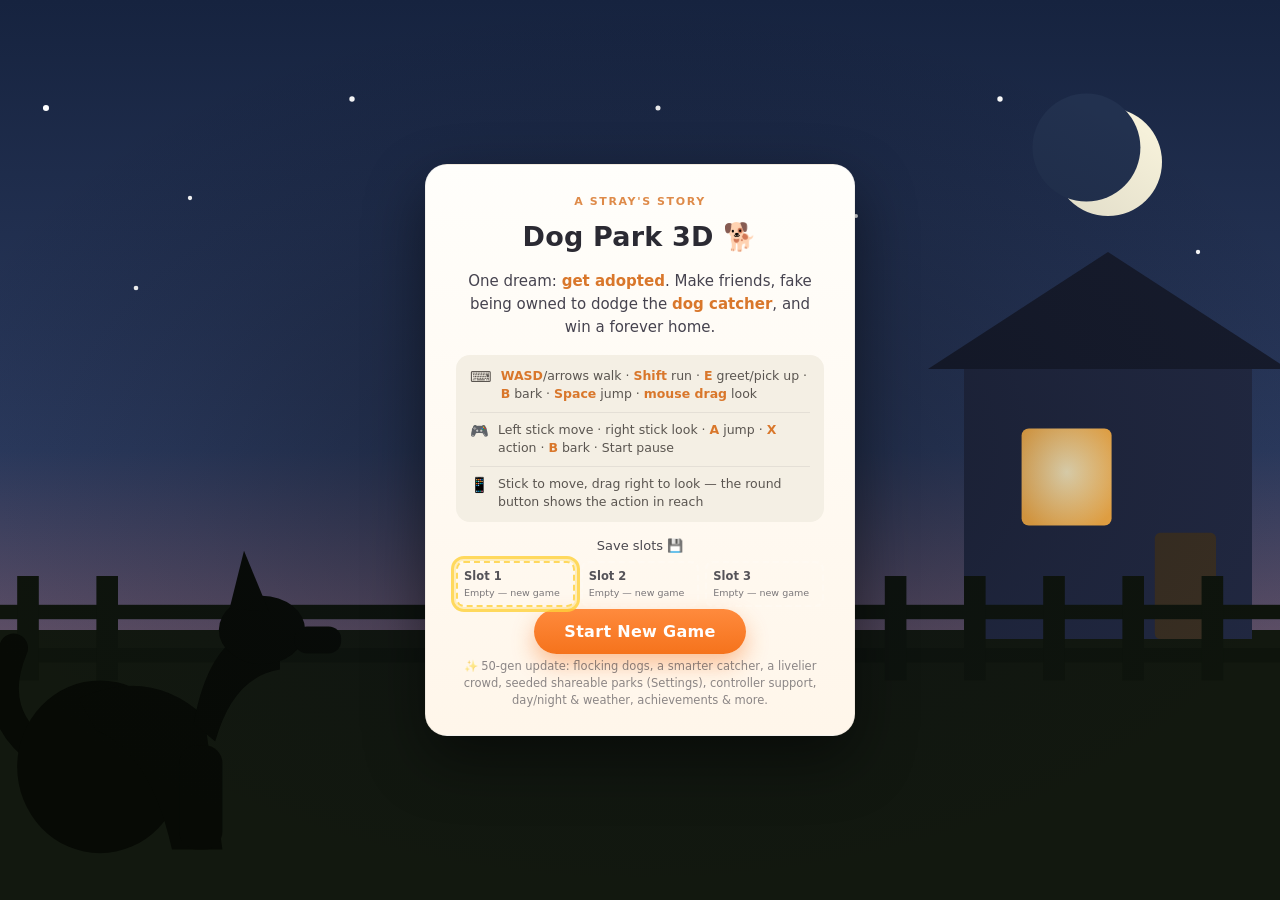
==== commit 1687fb90: "Rewrite the splash screen: clearer hierarchy, tighter copy The title card had no visual hierarchy be" ====
--- a/index.html
+++ b/index.html
@@ -41,6 +41,7 @@
           <input type="text" id="load-save-input" placeholder="Paste a save code…" style="flex:1;min-width:0">
           <button id="load-save" class="mini">Load</button>
         </div>
+        <button id="settings-wipe" class="secondary">Delete all save data…</button>
         <button id="settings-done">Done</button>
       </div>
     </div>
@@ -217,15 +218,20 @@
         </svg>
       </div>
       <div class="card">
-        <h1>Dog Park 3D 🐕</h1>
-        <p>You're a stray with one dream: <b>get adopted</b>. Make friends, fake
-           being owned to dodge the <b>dog catcher</b>, and win a forever home.</p>
+        <span class="eyebrow">A stray's story</span>
+        <h1>Dog Park 3D <span class="brand-emoji">🐕</span></h1>
+        <p class="pitch">One dream: <b>get adopted</b>. Make friends, fake being
+           owned to dodge the <b>dog catcher</b>, and win a forever home.</p>
         <div class="keys">
-          <span><b>W A S D</b> / arrows — walk · <b>Shift</b> — run</span>
-          <span><b>E</b> — greet / pick up · <b>B</b> — bark · <b>Space</b> — jump</span>
-          <span><b>Mouse drag</b> — look around</span>
-          <span>🎮 <b>Controller:</b> left stick move · right stick look · A jump · X action · B bark · Start pause</span>
-          <span>📱 stick to move, drag right to look; the round button shows the action in reach</span>
+          <div class="keys-row"><span class="keys-icon" aria-hidden="true">⌨️</span>
+            <span><b>WASD</b>/arrows walk · <b>Shift</b> run · <b>E</b> greet/pick up
+              · <b>B</b> bark · <b>Space</b> jump · <b>mouse drag</b> look</span></div>
+          <div class="keys-row"><span class="keys-icon" aria-hidden="true">🎮</span>
+            <span>Left stick move · right stick look · <b>A</b> jump ·
+              <b>X</b> action · <b>B</b> bark · Start pause</span></div>
+          <div class="keys-row"><span class="keys-icon" aria-hidden="true">📱</span>
+            <span>Stick to move, drag right to look — the round button
+              shows the action in reach</span></div>
         </div>
         <!-- Boot flow, one screen at a time (was a single cramped scrolling card
              with no working controller nav for slots): step 0 picks a save slot
@@ -249,7 +255,7 @@
         </div>
         <p id="pad-hint" class="hidden"></p>
         <button id="start-btn">Continue</button>
-        <p class="version">✨ 50-generation update — flocking dogs, a smart dog catcher, a livelier crowd with routines, seeded shareable parks (Settings), controller support, day/night &amp; weather, achievements &amp; more.</p>
+        <p class="version">✨ 50-gen update: flocking dogs, a smarter catcher, a livelier crowd, seeded shareable parks (Settings), controller support, day/night &amp; weather, achievements &amp; more.</p>
         <p class="loading" id="loading">Loading world…</p>
       </div>
     </div>
--- a/world.css
+++ b/world.css
@@ -79,12 +79,15 @@
   white-space: nowrap; overflow: hidden; text-overflow: ellipsis;
 }
 #slot-cards .slot-del {
-  position: absolute; top: 2px; right: 3px; width: 15px; height: 15px; line-height: 13px;
-  border-radius: 50%; border: none; padding: 0; font-size: 10px; cursor: pointer;
-  background: rgba(0, 0, 0, 0.35); color: #ffb4b4; opacity: 0; transition: opacity 0.12s ease;
-}
+  position: absolute; top: 2px; right: 3px; width: 18px; height: 18px; line-height: 16px;
+  border-radius: 50%; border: none; padding: 0; font-size: 11px; cursor: pointer;
+  background: rgba(0, 0, 0, 0.45); color: #ffb4b4; opacity: 0.7; transition: opacity 0.12s ease, background 0.12s ease;
+}
+/* opacity:0.7 by default (not 0) so the button is reachable on touch, which has
+   no :hover — a hover-only reveal left it invisible and untappable on phones/
+   tablets, which is why "delete save" reportedly did nothing there. */
 #slot-cards .slot-card:hover .slot-del { opacity: 1; }
-#slot-cards .slot-del:hover { background: rgba(220, 60, 60, 0.55); color: #fff; }
+#slot-cards .slot-del:hover, #slot-cards .slot-del:active { background: rgba(220, 60, 60, 0.65); color: #fff; }
 
 /* Gamepad hint on the title card — revealed only once a controller is polled. */
 #pad-hint { font-size: 12.5px; color: rgba(70, 67, 79, 0.75); margin: 10px 0 0; }
@@ -624,6 +627,15 @@
 .card h2 { font-size: 23px; font-weight: 900; margin-bottom: 12px; }
 .card p { font-size: 15px; margin-bottom: 18px; color: #46434f; }
 .card b { color: #d9772b; }
+/* Splash-screen hero: a small eyebrow line over the title, then a tighter
+   pitch line — gives the card a headline/subhead hierarchy instead of the
+   title and pitch reading as one undifferentiated block. */
+.eyebrow {
+  display: block; font-size: 11px; font-weight: 800; letter-spacing: 1.6px;
+  text-transform: uppercase; color: #d9772b; margin-bottom: 6px; opacity: 0.85;
+}
+.card h1 .brand-emoji { display: inline-block; }
+.card p.pitch { margin-bottom: 16px; }
 .card button {
   background: linear-gradient(180deg, var(--accent), var(--accent-2));
   font-size: 16px;
@@ -671,18 +683,35 @@
 .keys {
   display: flex;
   flex-direction: column;
-  gap: 5px;
+  gap: 2px;
   font-size: 12.5px;
   background: #f4efe4;
   border-radius: 14px;
-  padding: 10px 14px;
+  padding: 4px 14px;
   margin-bottom: 14px;
   color: #5a5550;
   text-align: left;
 }
 .keys b { color: #d9772b; }
+/* One row per input method (keyboard/controller/touch) — an icon plus its
+   line, divided from its neighbours, rather than five ungrouped spans of
+   equal weight regardless of which method actually applies on this device. */
+.keys-row {
+  display: flex; align-items: flex-start; gap: 9px;
+  padding: 8px 0; line-height: 1.4;
+}
+.keys-row + .keys-row { border-top: 1px solid rgba(43, 42, 51, 0.08); }
+.keys-icon { flex: 0 0 auto; font-size: 15px; line-height: 1.35; }
 .loading { font-size: 12px; opacity: 0.5; margin-top: 14px; }
 .loading.done { display: none; }
+/* Version/patch-note footnote — was inheriting plain .card p styling, giving
+   it the SAME visual weight as the actual pitch line right above it. This is
+   a technical aside, not primary content, so it gets the same de-emphasized
+   footnote treatment as #pause-build's build tag. */
+.card p.version {
+  font-size: 11.5px; line-height: 1.5; color: rgba(43, 42, 51, 0.55);
+  margin-bottom: 0; margin-top: 4px;
+}
 
 /* ---- Mobile controls ---- */
 #touch-controls.hidden { display: none; }
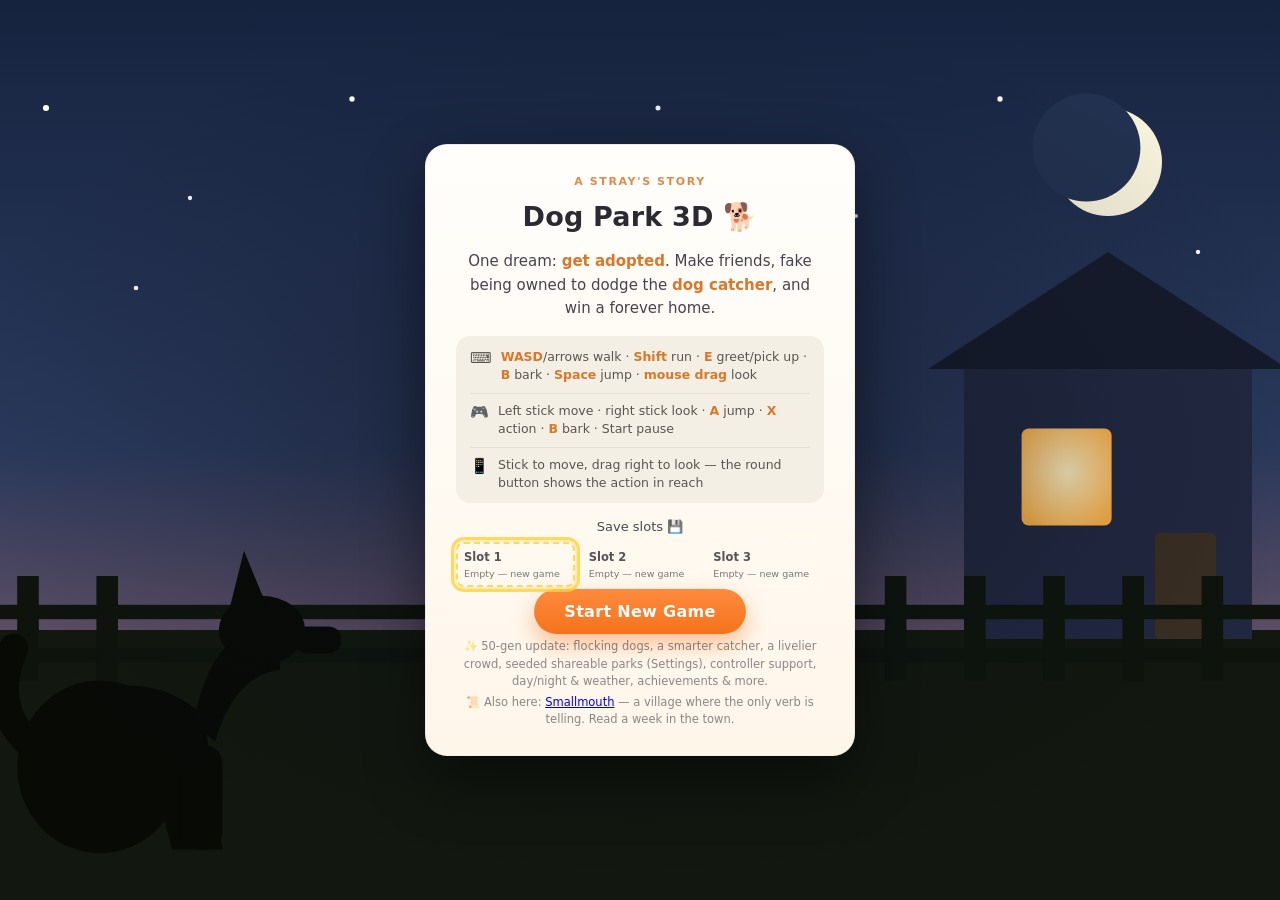
==== commit 3c205e58: "Merge Smallmouth into the site as a readable week Smallmouth had no page because milestone 1 is deli" ====
--- a/index.html
+++ b/index.html
@@ -256,6 +256,7 @@
         <p id="pad-hint" class="hidden"></p>
         <button id="start-btn">Continue</button>
         <p class="version">✨ 50-gen update: flocking dogs, a smarter catcher, a livelier crowd, seeded shareable parks (Settings), controller support, day/night &amp; weather, achievements &amp; more.</p>
+        <p class="version">📜 Also here: <a href="./smallmouth/">Smallmouth</a> — a village where the only verb is telling. Read a week in the town.</p>
         <p class="loading" id="loading">Loading world…</p>
       </div>
     </div>
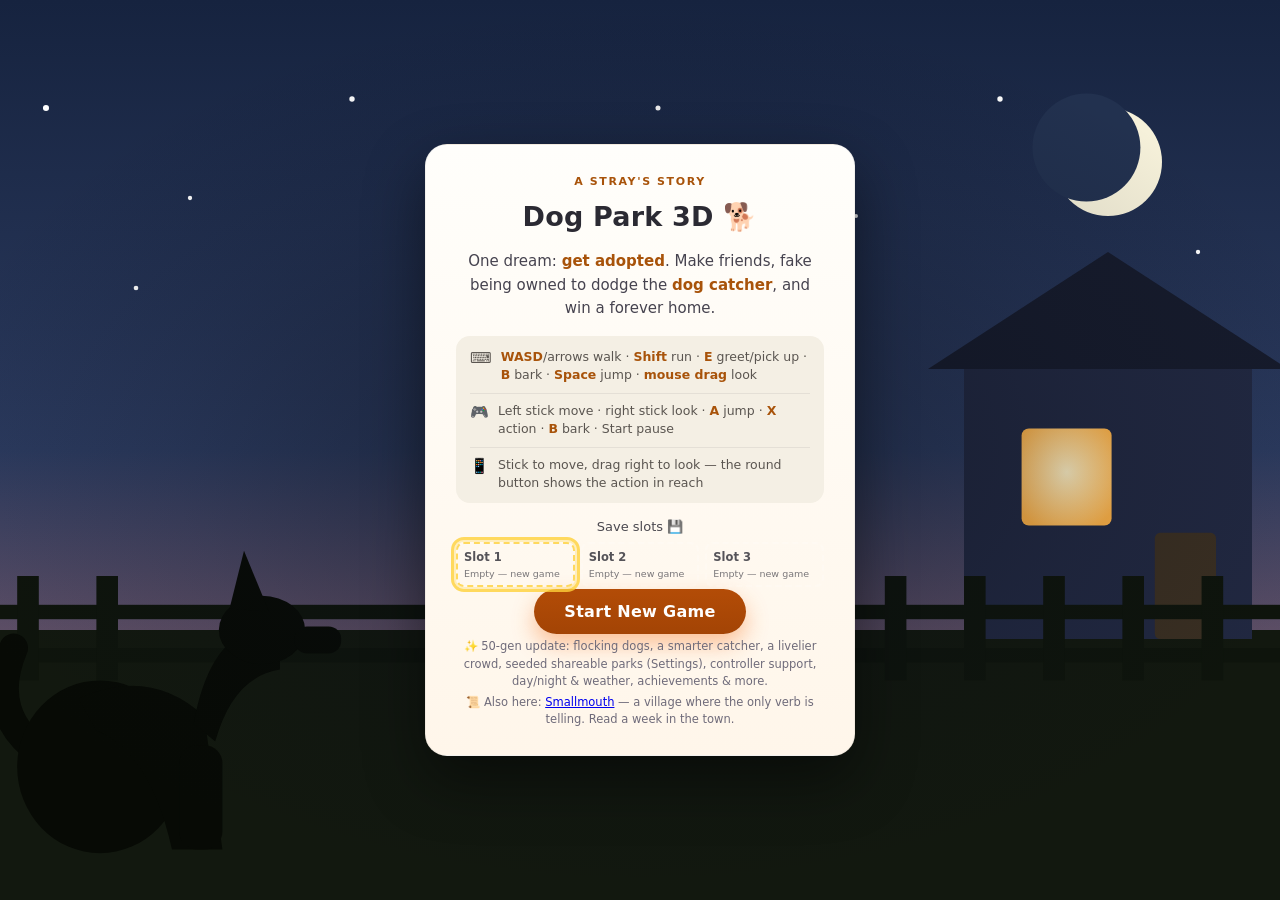
==== commit 9f96dfcb: "Sniff for her trail on the walk to work, on any device Reported: "I get lost at follow her to work. " ====
--- a/index.html
+++ b/index.html
@@ -2,7 +2,7 @@
 <html lang="en">
 <head>
   <meta charset="UTF-8" />
-  <meta name="viewport" content="width=device-width, initial-scale=1.0, maximum-scale=1.0, user-scalable=no" />
+  <meta name="viewport" content="width=device-width, initial-scale=1.0, maximum-scale=1.0, user-scalable=no, viewport-fit=cover" />
   <title>Dog Park 3D 🐕</title>
   <link rel="stylesheet" href="world.css" />
 </head>
@@ -64,14 +64,22 @@
     </div>
 
     <!-- Game HUD -->
-    <div id="objective" class="hidden"><b id="level-tag"></b><span id="objective-text"></span></div>
-    <!-- First-fetch onboarding coach: one line, shown only to a brand-new
-         player until they complete their first fetch (see updateCoach). -->
-    <div id="coach" class="hidden"></div>
+    <!-- Top-centre column. The objective and the coach are STACKED IN FLOW
+         rather than each absolutely positioned at a hand-picked top offset:
+         the coach used to sit at `top: 60px`, a constant that assumed the
+         objective was exactly one wrapped line tall. On a phone the objective
+         wraps to 114px, so the coach rendered entirely inside it and both were
+         illegible (measured: 100% of the smaller box). -->
+    <div id="hud-top">
+      <div id="objective" class="hidden"><b id="level-tag"></b><span id="objective-text"></span></div>
+      <!-- First-fetch onboarding coach: one line, shown only to a brand-new
+           player until they complete their first fetch (see updateCoach). -->
+      <div id="coach" class="hidden"></div>
+    </div>
     <div id="meters" class="hidden">
       <div class="meter" id="sus-meter">
         <div class="mhead"><span class="mlabel" id="sus-label">Suspicion</span><span class="mval" id="sus-val"></span></div>
-        <div class="bar"><i id="susbar"></i></div>
+        <div class="bar"><i id="susbar"></i><b id="sus-mark" class="hidden" title="he starts chasing here"></b></div>
       </div>
       <div class="meter">
         <div class="mhead"><span class="mlabel">Energy</span><span class="mval" id="stam-val"></span></div>
@@ -83,6 +91,9 @@
     <div id="friends" class="hidden"></div>
     <div id="prompt" class="hidden"></div>
     <div id="toast" class="hidden"></div>
+    <!-- Achievement banner: unlocks get their OWN surface, not a line in the
+         toast stream where they styled identically to "nothing but trash". -->
+    <div id="ach-banner" class="hidden" role="status"></div>
     <div id="alert" class="hidden">🚨 Dog catcher! Run — lose him or lower your Suspicion!</div>
     <div id="legend" class="hidden"></div>
 
@@ -93,6 +104,7 @@
       <button id="bark-btn">BARK</button>
       <button id="jump-btn">JUMP</button>
       <button id="trick-btn">🐾<small>TRICK</small></button>
+      <button id="sniff-btn" aria-label="Sniff (hold)">👃<small>SNIFF</small></button>
     </div>
 
     <!-- Free-roam trick wheel: hold a trigger (LT on a pad, T on a keyboard, or
--- a/world.css
+++ b/world.css
@@ -3,9 +3,24 @@
 :root {
   --accent: #ff8a3d;
   --accent-2: #f5731c;
-  /* Panels sit over a bright, variable sky/grass; a touch more opacity keeps
-     small HUD text at ~AA contrast everywhere, not just over dark scenery. */
-  --panel: rgba(16, 20, 28, 0.62);
+  /* The SAME orange in two jobs needs two values. --accent is text on the dark
+     glass HUD, where a light warm orange is the readable choice. These are for
+     fills that carry WHITE TEXT — the primary buttons, the interaction prompt,
+     the mobile ACT button — where the light value measured 2.35:1 against
+     white, well under the 4.5:1 floor, on every card in the game. At #b34c07
+     white reads 5.3:1. Owner's call to take AA over the brighter fill; keep
+     the two tokens separate so a future restyle can't quietly merge them and
+     undo one of the two. */
+  --accent-fill: #b34c07;
+  --accent-fill-2: #a34405;
+  /* Panels are glass over the live scene, so the colour behind HUD text is
+     the panel BLENDED with whatever is behind it. Measured (harness
+     contrast() with a backdrop): at 0.62 the orange level title read 2.97:1
+     on the day sky and 2.2:1 on white, the meter labels 4.38:1 on day sky.
+     0.82 is the lowest alpha at which every HUD text colour clears 4.5:1
+     even on pure white (lightning, lit facades), so no scene can break it.
+     Lowering this is what the HUD contrast test in tests_mobile.mjs is for. */
+  --panel: rgba(16, 20, 28, 0.82);
   --panel-strong: rgba(14, 18, 26, 0.82);
   --border: rgba(255, 255, 255, 0.14);
   --text: #f3f6fc;
@@ -90,9 +105,14 @@
 #slot-cards .slot-del:hover, #slot-cards .slot-del:active { background: rgba(220, 60, 60, 0.65); color: #fff; }
 
 /* Gamepad hint on the title card — revealed only once a controller is polled. */
-#pad-hint { font-size: 12.5px; color: rgba(70, 67, 79, 0.75); margin: 10px 0 0; }
+#pad-hint { font-size: 12.5px; color: rgba(70, 67, 79, 0.95); margin: 10px 0 0; }
 #pad-hint.hidden { display: none; }
-#pad-hint b { color: #d9772b; }
+/* #d9772b is 3.03:1 on the card's cream — under AA for the 11-14px it is
+   always used at (measured in the running build). #a8530a is 5.13:1 and still
+   reads as the same warm orange. This is the CARD's accent only: the HUD's
+   --accent sits on dark glass where the light value is correct, and the button
+   fills are untouched. */
+#pad-hint b { color: #a8530a; }
 
 /* Name field on the title card. */
 #step-name { margin: 12px 0 2px; text-align: center; }
@@ -110,6 +130,28 @@
    frozen during a cutscene, so nothing useful is behind it). */
 #cinema { position: fixed; inset: 0; z-index: 60; pointer-events: auto; }
 #cinema.hidden { display: none; }
+/* There is no generic .hidden rule in this file — visibility is per element —
+   so hiding the skip hint by adding the class silently did nothing, and the
+   name reveal shipped with "press E / tap to skip" sitting under it. */
+#cinema-skip.hidden { display: none; }
+/* The reveal must sit above any card/overlay, or the one beat that is supposed
+   to be the only thing on screen renders behind whatever else is open.
+
+   And it has to actually BLACK OUT. Letterboxing is two bars over a live game,
+   which is right for a cutscene framing the world and wrong for this: a
+   screenshot of the shipped beat had the name across a lit street, a dog, a
+   target ring, a coach line and an orange "Press E to knock over the trash
+   can" button — the beat's own comment claimed the name was the only thing on
+   screen while the code left the whole game running behind it. The bars go
+   (they mean nothing on a full black field) and the world goes with them. */
+#cinema.name-beat {
+  z-index: 120;
+  background: #05060a;
+  animation: name-blackout 0.9s ease both;
+}
+#cinema.name-beat .cinebar { display: none; }
+@keyframes name-blackout { from { background-color: rgba(5, 6, 10, 0); } to { background-color: rgba(5, 6, 10, 1); } }
+@media (prefers-reduced-motion: reduce) { #cinema.name-beat { animation-duration: 0.001s; } }
 
 /* Scent View desaturation veil — sits above the 3D canvas (z2) but below the
    HUD (z6+), so the world drains gray/warm while readouts stay crisp. The
@@ -152,13 +194,29 @@
   #cinema .cinebar, #cinema-cap { animation-duration: 0.001s; }
 }
 
-/* ---- Objective banner (top centre) ---- */
-#objective {
+/* ---- Objective banner + coach (top centre) ----
+   One column, stacked in normal flow. Both used to be absolutely positioned at
+   their own hand-picked `top`, which is only ever correct for one wrap height:
+   on a phone the objective grows to 114px and the coach at `top: 60px` landed
+   completely inside it. Measured element-vs-element, not eyeballed — 100%
+   overlap on a phone, 34% on desktop, i.e. it was wrong on BOTH and only
+   catastrophic on one (dog#E25, brain#E13). */
+#hud-top {
   position: absolute;
   top: 12px;
   left: 50%;
   transform: translateX(-50%);
+  width: max-content;
   max-width: min(560px, 78%);
+  display: flex;
+  flex-direction: column;
+  align-items: center;
+  gap: 6px;
+  z-index: 6;
+  pointer-events: none;
+}
+#objective {
+  max-width: 100%;
   text-align: center;
   background: var(--panel);
   backdrop-filter: var(--blur);
@@ -186,11 +244,7 @@
    for a brand-new player until they complete their first fetch. Retires forever
    after that, so it never nags an experienced player. */
 #coach {
-  position: absolute;
-  top: 60px;
-  left: 50%;
-  transform: translateX(-50%);
-  max-width: min(520px, 82%);
+  max-width: 100%;
   text-align: center;
   background: rgba(20, 26, 36, 0.66);
   backdrop-filter: var(--blur);
@@ -302,6 +356,27 @@
 }
 #minimap.hidden { display: none; }
 @media (pointer: coarse) { #minimap { width: 104px; height: 104px; top: 12px; right: 12px; } }
+
+/* On a phone the top strip has three clusters competing for 390px: a 200px
+   button row on the left, a minimap on the right, and the objective column in
+   the middle. They do not fit side by side, and the centred column was landing
+   on both (measured: 18% of the minimap, and straight over the 🏆 and ⚙
+   buttons — so the achievements panel, which is the only place the free-roam
+   layer is ever described, was unreachable on a phone).
+   So on narrow screens the column drops BELOW the button row and stops clear
+   of a slightly smaller minimap, instead of being centred into them. */
+@media (max-width: 560px) {
+  #minimap { width: 88px; height: 88px; }
+  #hud-top {
+    top: 64px;
+    left: 12px;
+    right: 112px;
+    transform: none;
+    width: auto;
+    max-width: none;
+    align-items: stretch;
+  }
+}
 
 /* Friends panel — bottom-left bond list */
 #friends {
@@ -366,6 +441,7 @@
 #legend .badge.a { background: #57c257; color: #08240b; }
 #legend .badge.b { background: #e5544b; color: #2a0806; }
 #legend .badge.x { background: #4a90e2; color: #06182e; }
+#legend .badge.y { background: #f2c230; color: #2b2204; }
 #legend .badge.y { background: #f2c94c; color: #2a2205; }
 
 /* ---- Interaction prompt + story toast ---- */
@@ -374,7 +450,7 @@
   bottom: 74px;
   left: 50%;
   transform: translateX(-50%);
-  background: linear-gradient(180deg, var(--accent), var(--accent-2));
+  background: linear-gradient(180deg, var(--accent-fill), var(--accent-fill-2));
   color: #fff;
   font-weight: 700;
   font-size: 14px;
@@ -429,8 +505,8 @@
 /* ---- Sound toggle ---- */
 #sound-toggle, #pause-toggle, #ach-toggle, #settings-toggle {
   position: absolute;
-  top: 12px;
-  left: 12px;
+  top: calc(12px + var(--safe-t));
+  left: calc(12px + var(--safe-l));
   width: 44px;
   height: 44px;
   font-size: 19px;
@@ -455,8 +531,32 @@
 /* .card is the light cream theme (color: #2b2a33), NOT the dark glass HUD —
    these mirror .card's own palette (h2/p colors just above) rather than the
    --text/--text-dim variables, which are tuned for the dark panels instead. */
-#ach-count { font-size: 14px; font-weight: 700; color: #8a8694; }
-#ach-list { max-height: 50vh; overflow-y: auto; margin: 4px 0 18px; display: flex; flex-direction: column; gap: 8px; text-align: left; }
+#ach-count { font-size: 14px; font-weight: 700; color: #6f6b7a; }  /* was #8a8694 — 3.39:1 on the card, under AA */
+/* Twelve achievements, and only four fit. The list has always scrolled, but
+   nothing SAID so: the fourth row ended flush, the Done button sat right under
+   it, and mobile hides overlay scrollbars until you are already scrolling — so
+   it read as a complete list of four. The three city entries are the last
+   three, which made the achievements panel (the only place the free-roam layer
+   is described anywhere in the game) look like it did not mention it.
+
+   Two fixes, no JS. `background-attachment: local` gradients are the classic
+   scroll-shadow trick: the cover pair scrolls WITH the content and the shadow
+   pair stays put, so a shadow appears at exactly the edges that have more
+   behind them and vanishes at the ends. And the list gets a bigger share of a
+   short screen, since the card was leaving ~200px of a 664px phone unused. */
+#ach-list {
+  max-height: min(50vh, 420px);
+  overflow-y: auto;
+  overscroll-behavior: contain;
+  margin: 4px 0 18px;
+  display: flex; flex-direction: column; gap: 8px; text-align: left;
+  background:
+    linear-gradient(#fffdf8 30%, rgba(255, 253, 248, 0)) center top / 100% 22px no-repeat local,
+    linear-gradient(rgba(255, 250, 240, 0), #fff9ef 70%) center bottom / 100% 22px no-repeat local,
+    radial-gradient(farthest-side at 50% 0, rgba(43, 42, 51, 0.22), rgba(43, 42, 51, 0)) center top / 100% 11px no-repeat scroll,
+    radial-gradient(farthest-side at 50% 100%, rgba(43, 42, 51, 0.22), rgba(43, 42, 51, 0)) center bottom / 100% 11px no-repeat scroll;
+}
+@media (max-height: 720px) { #ach-list { max-height: 58vh; } }
 .ach-item {
   display: flex; align-items: center; gap: 12px; padding: 10px 12px;
   border-radius: 12px; border: 1px solid rgba(0, 0, 0, 0.06); background: rgba(0, 0, 0, 0.035);
@@ -465,16 +565,27 @@
 .ach-item.locked .ach-emoji { filter: grayscale(1); opacity: 0.45; }
 .ach-item .ach-body { flex: 1; min-width: 0; }
 .ach-item .ach-name { display: block; font-size: 14px; font-weight: 800; color: #2b2a33; }
-.ach-item.locked .ach-name { color: #8a8694; }
+.ach-item.locked .ach-name { color: #6f6b7a; }  /* same: a locked row still has to be readable */
 .ach-item .ach-hint { display: block; font-size: 12px; color: #6b6875; margin-top: 2px; line-height: 1.35; }
 .ach-item .ach-check { font-size: 18px; flex-shrink: 0; opacity: 0; }
 .ach-item.unlocked .ach-check { opacity: 1; }
-.setrow { display: flex; align-items: center; gap: 9px; margin: 10px 0; font-size: 14px; color: var(--text); cursor: pointer; }
+/* .setrow lives ONLY inside .card, whose background is a cream gradient — but
+   it was painting `var(--text)`, the near-white chosen for the dark glass HUD
+   panels. Every settings label was white-on-cream and effectively unreadable
+   (verified from a screenshot; a code read shows two plausible variables and
+   nothing wrong). Inherit the card's own colour instead of naming one, so this
+   cannot drift again if the card is restyled — dog#E45: a variant must have
+   every INHERITED property re-checked against the specific container it
+   renders in, not only the ones it overrides. */
+.setrow { display: flex; align-items: center; gap: 9px; margin: 10px 0; font-size: 14px; color: inherit; cursor: pointer; }
 .setrow input[type="checkbox"] { width: 18px; height: 18px; accent-color: var(--accent); }
 .setrow input[type="text"] {
   cursor: text; font-size: 13px; padding: 8px 10px; border-radius: 8px;
-  border: 1px solid var(--border); background: rgba(0,0,0,0.25); color: var(--text);
-}
+  /* Same story: a translucent-black field with near-white text is a dark-panel
+     input rendered on a light card — it came out grey with white placeholder. */
+  border: 1px solid rgba(0, 0, 0, 0.18); background: #fff; color: #2b2a33;
+}
+.setrow input[type="text"]::placeholder { color: #6f6b7a; }
 .card button.mini { display: inline-block; width: auto; margin: 0; padding: 7px 12px; font-size: 12.5px; }
 
 /* ---- Celebration confetti + screen flash (payoff-moment juice) ---- */
@@ -626,18 +737,18 @@
 .card h1 { font-size: 27px; font-weight: 900; margin-bottom: 12px; letter-spacing: 0.2px; }
 .card h2 { font-size: 23px; font-weight: 900; margin-bottom: 12px; }
 .card p { font-size: 15px; margin-bottom: 18px; color: #46434f; }
-.card b { color: #d9772b; }
+.card b { color: #a8530a; }
 /* Splash-screen hero: a small eyebrow line over the title, then a tighter
    pitch line — gives the card a headline/subhead hierarchy instead of the
    title and pitch reading as one undifferentiated block. */
 .eyebrow {
   display: block; font-size: 11px; font-weight: 800; letter-spacing: 1.6px;
-  text-transform: uppercase; color: #d9772b; margin-bottom: 6px; opacity: 0.85;
+  text-transform: uppercase; color: #a8530a; margin-bottom: 6px; opacity: 1;
 }
 .card h1 .brand-emoji { display: inline-block; }
 .card p.pitch { margin-bottom: 16px; }
 .card button {
-  background: linear-gradient(180deg, var(--accent), var(--accent-2));
+  background: linear-gradient(180deg, var(--accent-fill), var(--accent-fill-2));
   font-size: 16px;
   font-weight: 800;
   letter-spacing: 0.3px;
@@ -692,7 +803,7 @@
   color: #5a5550;
   text-align: left;
 }
-.keys b { color: #d9772b; }
+.keys b { color: #a8530a; }
 /* One row per input method (keyboard/controller/touch) — an icon plus its
    line, divided from its neighbours, rather than five ungrouped spans of
    equal weight regardless of which method actually applies on this device. */
@@ -709,17 +820,26 @@
    a technical aside, not primary content, so it gets the same de-emphasized
    footnote treatment as #pause-build's build tag. */
 .card p.version {
-  font-size: 11.5px; line-height: 1.5; color: rgba(43, 42, 51, 0.55);
+  font-size: 11.5px; line-height: 1.5; color: #6f6b7a;  /* was rgba(43,42,51,.55): 3.43:1 once its alpha is blended */
   margin-bottom: 0; margin-top: 4px;
 }
 
-/* ---- Mobile controls ---- */
+/* ---- Mobile controls ----
+   Every edge-hugging control is inset by env(safe-area-inset-*) ON TOP of its
+   own margin, not by a hand-picked constant. A fixed `bottom: 38px` puts the
+   joystick's lower edge a few pixels above an iPhone's home-indicator gesture
+   band, where the OS can take the touch before the game's listener ever fires
+   — and a headless mobile viewport emulates screen DIMENSIONS, not safe-area
+   geometry or gesture interception, so nothing here can catch it for me
+   (the-recursion#E11). The meta viewport carries viewport-fit=cover, without
+   which these all report 0 on iOS. */
 #touch-controls.hidden { display: none; }
+:root { --safe-b: env(safe-area-inset-bottom, 0px); --safe-l: env(safe-area-inset-left, 0px); --safe-r: env(safe-area-inset-right, 0px); --safe-t: env(safe-area-inset-top, 0px); }
 
 #joystick {
   position: absolute;
-  bottom: 38px;
-  left: 28px;
+  bottom: calc(38px + var(--safe-b));
+  left: calc(28px + var(--safe-l));
   width: 124px;
   height: 124px;
   border-radius: 50%;
@@ -760,18 +880,18 @@
 #act-btn:active, #bark-btn:active, #jump-btn:active { transform: scale(0.93); filter: brightness(1.07); }
 
 #act-btn {
-  bottom: 40px;
-  right: 30px;
+  bottom: calc(40px + var(--safe-b));
+  right: calc(30px + var(--safe-r));
   width: 94px;
   height: 94px;
   font-size: 16px;
-  background: radial-gradient(circle at 50% 30%, #ffb066, #f5731c);
-  box-shadow: 0 10px 22px rgba(245, 115, 28, 0.45), inset 0 2px 0 rgba(255, 255, 255, 0.32);
+  background: radial-gradient(circle at 50% 30%, #c4560a, #a34405);
+  box-shadow: 0 10px 22px rgba(163, 68, 5, 0.45), inset 0 2px 0 rgba(255, 255, 255, 0.28);
 }
 #act-btn.dim { opacity: 0.3; }
 #jump-btn {
-  bottom: 152px;
-  right: 40px;
+  bottom: calc(152px + var(--safe-b));
+  right: calc(40px + var(--safe-r));
   width: 76px;
   height: 76px;
   font-size: 13px;
@@ -847,8 +967,8 @@
 #trick-controls button:active { transform: scale(0.93); filter: brightness(1.07); }
 
 #bark-btn {
-  bottom: 96px;
-  right: 134px;
+  bottom: calc(96px + var(--safe-b));
+  right: calc(134px + var(--safe-r));
   width: 74px;
   height: 74px;
   font-size: 13px;
@@ -860,8 +980,8 @@
 
 /* Touch trick button — sits above BARK; opens the free-roam trick wheel. */
 #trick-btn {
-  bottom: 152px;
-  right: 128px;
+  bottom: calc(152px + var(--safe-b));
+  right: calc(128px + var(--safe-r));
   width: 66px;
   height: 66px;
   font-size: 22px;
@@ -871,6 +991,34 @@
   box-shadow: 0 8px 18px rgba(224, 57, 122, 0.4), inset 0 2px 0 rgba(255, 255, 255, 0.3);
 }
 #trick-btn small { font-size: 9px; font-weight: 800; letter-spacing: 0.5px; margin-top: 1px; }
+
+/* Touch sniff — HOLD for Scent View (keyboard F, pad Y). Above JUMP, the one
+   free spot in the right-thumb cluster. */
+#sniff-btn {
+  position: absolute;
+  bottom: calc(244px + var(--safe-b));
+  right: calc(46px + var(--safe-r));
+  width: 64px;
+  height: 64px;
+  border-radius: 50%;
+  z-index: 6;
+  touch-action: none;
+  -webkit-user-select: none;
+  user-select: none;
+  color: #2b2204;           /* dark on gold: white measured ~2.2:1, under AA */
+  border: 1px solid rgba(255, 255, 255, 0.22);
+  font-size: 22px;
+  line-height: 1;
+  display: flex;
+  flex-direction: column;
+  align-items: center;
+  justify-content: center;
+  background: radial-gradient(circle at 50% 30%, #f2c230, #d9a531);
+  box-shadow: 0 8px 18px rgba(168, 118, 18, 0.4), inset 0 2px 0 rgba(255, 255, 255, 0.28);
+  transition: transform 0.08s ease, filter 0.15s ease;
+}
+#sniff-btn:active { transform: scale(0.93); filter: brightness(1.07); }
+#sniff-btn small { font-size: 9px; font-weight: 800; letter-spacing: 0.5px; margin-top: 1px; }
 
 /* Free-roam trick wheel — a centred radial menu of known tricks. The whole
    layer is a click-away scrim; the dial holds the slice buttons. */
@@ -972,3 +1120,73 @@
   #cinema-cap { bottom: 9.5vh; max-height: calc(80vh - 4px); }
   #cinema-skip { bottom: calc(8vh + 8px); }
 }
+
+/* The name reveal. B4 scored 0 — "did it land as a moment, or pass
+   unnoticed?" — because the most important reveal in the game arrived as an
+   ordinary card, the same modal as the achievements list, with the name buried
+   mid-paragraph. Nothing separated it from routine UI.
+
+   Here the name is the ONLY thing on screen: centred rather than sitting where
+   subtitles sit, large, and arriving slowly enough to be watched rather than
+   read past. The long fade is the beat — it is what makes it a moment instead
+   of a notification. */
+#cinema-cap.name-reveal {
+  bottom: auto;
+  top: 50%;
+  transform: translateY(-50%);
+  font-size: clamp(34px, 9vw, 96px);
+  font-weight: 300;
+  letter-spacing: 0.14em;
+  line-height: 1.1;
+  text-shadow: 0 2px 40px rgba(0, 0, 0, 0.9), 0 0 90px rgba(255, 226, 168, 0.35);
+  animation: name-reveal 2.6s cubic-bezier(.16, .7, .2, 1) both;
+  overflow: visible;
+  max-height: none;
+}
+@keyframes name-reveal {
+  0%   { opacity: 0; letter-spacing: 0.55em; filter: blur(10px); }
+  55%  { opacity: 1; }
+  100% { opacity: 1; letter-spacing: 0.14em; filter: blur(0); }
+}
+@media (prefers-reduced-motion: reduce) {
+  #cinema-cap.name-reveal { animation-duration: 0.001s; }
+}
+
+/* The chase threshold, marked on the suspicion bar. The catcher's rules were
+   not just invisible — the meter's own words disagreed with them, reading
+   "Safe" at a night-time suspicion he would already chase for. */
+#sus-meter .bar { position: relative; }
+#sus-mark {
+  position: absolute; top: -2px; bottom: -2px; width: 2px;
+  background: #fff; box-shadow: 0 0 4px rgba(0, 0, 0, 0.9);
+  opacity: 0.85; pointer-events: none; transform: translateX(-1px);
+}
+#sus-mark.hidden { display: none; }
+
+/* Achievement unlocks. C6 scored 1 — "did you find an achievement without
+   being told?" The unlock used to be a toast, identical in dress to every
+   passing remark including finding garbage, and nothing ever connected it to
+   the trophy button or revealed there were nine to chase. The banner is its
+   own surface, carries the running count (the count is the pull — "what are
+   the other six?"), and names the button that answers it. */
+#ach-banner {
+  position: absolute; top: 14px; left: 50%; transform: translateX(-50%);
+  background: linear-gradient(160deg, #3a2f14, #241d0c);
+  color: #ffe9b0; border: 1px solid #8a6d1f; border-radius: 10px;
+  padding: 10px 18px; text-align: center; z-index: 30;
+  font-weight: 600; box-shadow: 0 6px 24px rgba(0, 0, 0, 0.45);
+  animation: ach-in 0.45s cubic-bezier(.2, .9, .3, 1.2) both;
+  pointer-events: none; max-width: min(92vw, 30rem);
+}
+#ach-banner small { display: block; font-weight: 400; color: #cdb46a; margin-top: 2px; }
+#ach-banner.hidden { display: none; }
+@keyframes ach-in { from { opacity: 0; transform: translate(-50%, -12px); }
+                    to   { opacity: 1; transform: translate(-50%, 0); } }
+/* One-time pulse on the trophy button after the first unlock, until opened —
+   the banner names it, the pulse locates it. */
+#ach-toggle.beckon { animation: ach-beckon 1.6s ease-in-out infinite; }
+@keyframes ach-beckon { 0%, 100% { transform: scale(1); } 50% { transform: scale(1.18); } }
+@media (prefers-reduced-motion: reduce) {
+  #ach-banner { animation-duration: 0.001s; }
+  #ach-toggle.beckon { animation: none; outline: 2px solid #d6b463; }
+}
